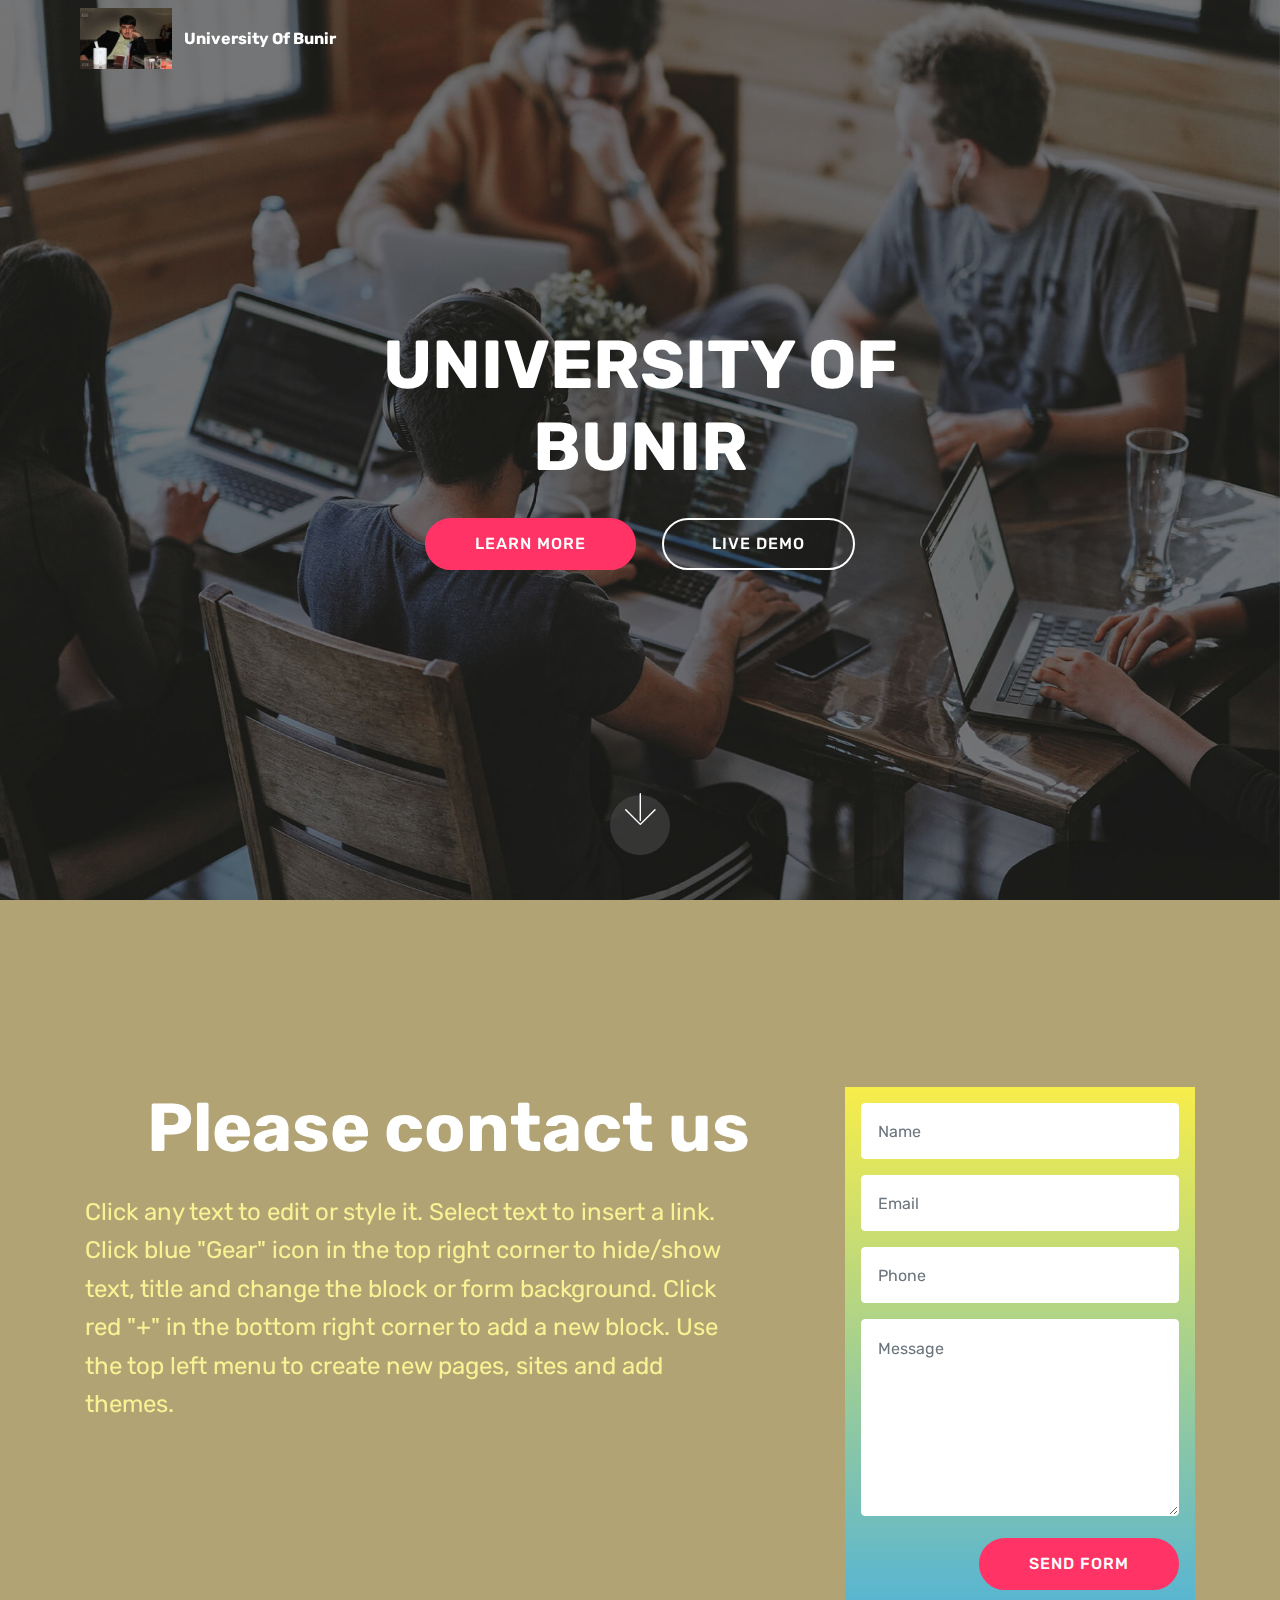
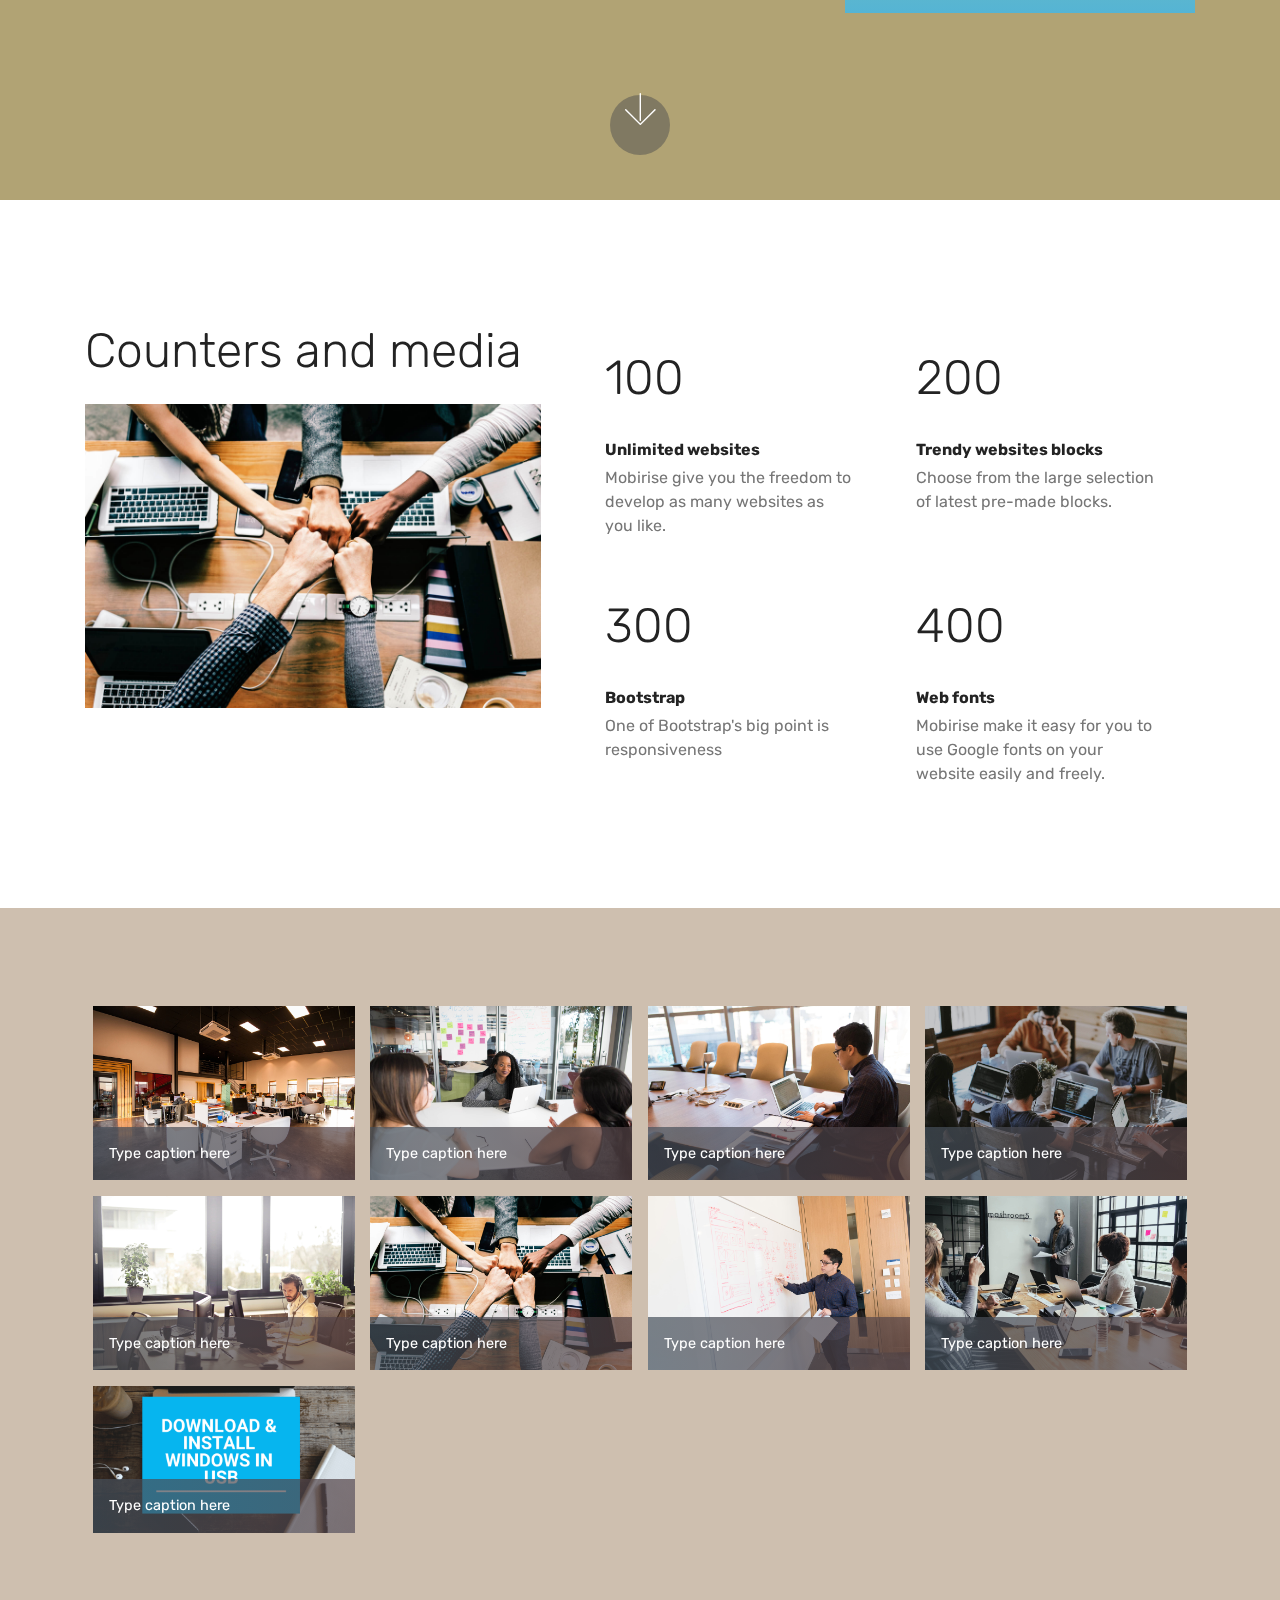
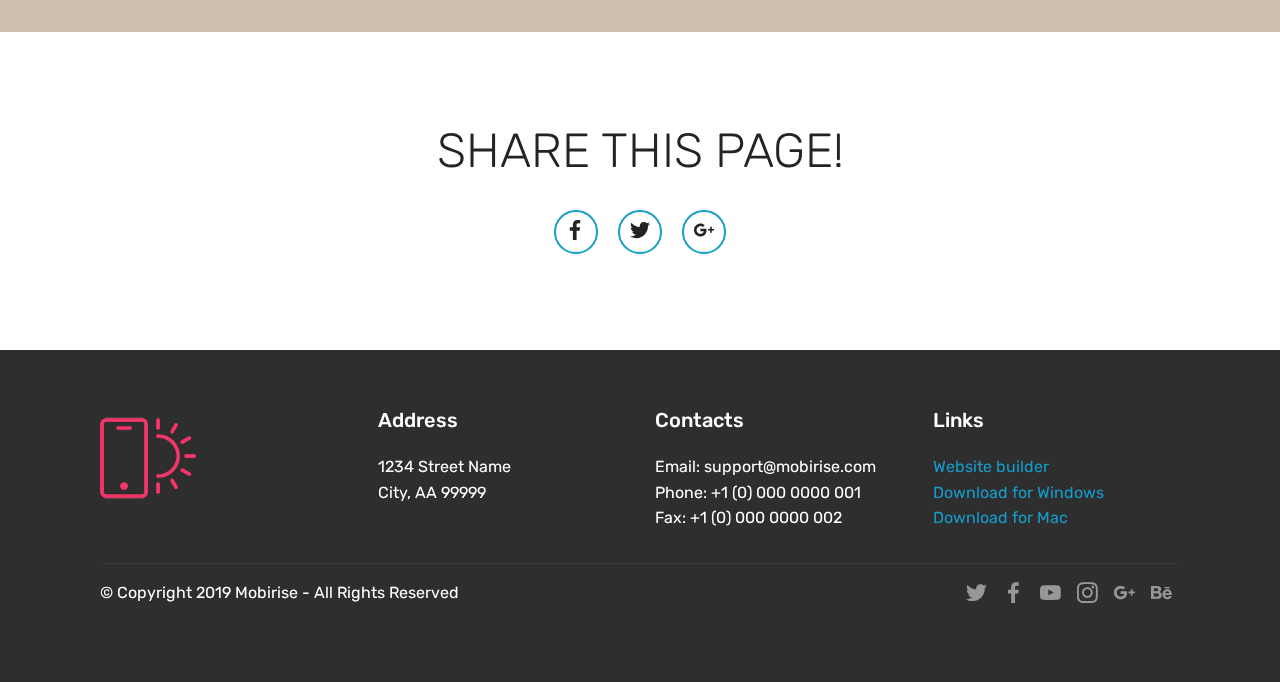
==== index.html @ 41e2d1d4 "Add files via upload" ====
<!DOCTYPE html>
<html >
<head>
  <!-- Site made with Mobirise Website Builder v4.9.3, https://mobirise.com -->
  <meta charset="UTF-8">
  <meta http-equiv="X-UA-Compatible" content="IE=edge">
  <meta name="generator" content="Mobirise v4.9.3, mobirise.com">
  <meta name="viewport" content="width=device-width, initial-scale=1, minimum-scale=1">
  <link rel="shortcut icon" href="assets/images/img-9982-122x81.jpg" type="image/x-icon">
  <meta name="description" content="">
  <title>Home</title>
  <link rel="stylesheet" href="assets/web/assets/mobirise-icons/mobirise-icons.css">
  <link rel="stylesheet" href="assets/tether/tether.min.css">
  <link rel="stylesheet" href="assets/bootstrap/css/bootstrap.min.css">
  <link rel="stylesheet" href="assets/bootstrap/css/bootstrap-grid.min.css">
  <link rel="stylesheet" href="assets/bootstrap/css/bootstrap-reboot.min.css">
  <link rel="stylesheet" href="assets/dropdown/css/style.css">
  <link rel="stylesheet" href="assets/socicon/css/styles.css">
  <link rel="stylesheet" href="assets/theme/css/style.css">
  <link rel="stylesheet" href="assets/gallery/style.css">
  <link rel="stylesheet" href="assets/mobirise/css/mbr-additional.css" type="text/css">
  
  
  
</head>
<body>
  <section class="menu cid-rhXivM45Do" once="menu" id="menu1-0">

    

    <nav class="navbar navbar-expand beta-menu navbar-dropdown align-items-center navbar-fixed-top navbar-toggleable-sm bg-color transparent">
        <button class="navbar-toggler navbar-toggler-right" type="button" data-toggle="collapse" data-target="#navbarSupportedContent" aria-controls="navbarSupportedContent" aria-expanded="false" aria-label="Toggle navigation">
            <div class="hamburger">
                <span></span>
                <span></span>
                <span></span>
                <span></span>
            </div>
        </button>
        <div class="menu-logo">
            <div class="navbar-brand">
                <span class="navbar-logo">
                    <a href="http://www.youtube.com/c/kaleemullah525" target="_blank">
                         <img src="assets/images/img-9982-122x81.jpg" alt="Mobirise" title="" style="height: 3.8rem;">
                    </a>
                </span>
                <span class="navbar-caption-wrap"><a class="navbar-caption text-white display-4" href="https://mobirise.co">University Of Bunir</a></span>
            </div>
        </div>
        <div class="collapse navbar-collapse" id="navbarSupportedContent">
            
            
        </div>
    </nav>
</section>

<section class="engine"><a href="https://mobirise.info/c">website builder</a></section><section class="cid-rhXixQdSBy mbr-fullscreen mbr-parallax-background" id="header2-1">

    

    <div class="mbr-overlay" style="opacity: 0.5; background-color: rgb(35, 35, 35);"></div>

    <div class="container align-center">
        <div class="row justify-content-md-center">
            <div class="mbr-white col-md-10">
                <h1 class="mbr-section-title mbr-bold pb-3 mbr-fonts-style display-1">UNIVERSITY OF<br>BUNIR</h1>
                
                
                <div class="mbr-section-btn">
                    <a class="btn btn-md btn-secondary display-4" href="https://mobirise.co">LEARN MORE</a>
                    <a class="btn btn-md btn-white-outline display-4" href="https://mobirise.co">LIVE DEMO</a>
                </div>
            </div>
        </div>
    </div>
    <div class="mbr-arrow hidden-sm-down" aria-hidden="true">
        <a href="#next">
            <i class="mbri-down mbr-iconfont"></i>
        </a>
    </div>
</section>

<section class="header15 cid-ri8YJf8qc4 mbr-fullscreen" id="header15-2">

    

    

    <div class="container align-right">
<div class="row">
    <div class="mbr-white col-lg-8 col-md-7 content-container">
        <h1 class="mbr-section-title mbr-bold pb-3 mbr-fonts-style display-1">
            Please contact us</h1>
        <p class="mbr-text pb-3 mbr-fonts-style display-5">
            Click any text to edit or style it. Select text to insert a link. Click blue "Gear" icon in the top right corner to hide/show  text, title and change the block or form background. Click red "+" in the bottom right corner to add a new block. Use the top left menu to create new pages, sites and add themes.
        </p>
    </div>
    <div class="col-lg-4 col-md-5">
    <div class="form-container">
        <div class="media-container-column" data-form-type="formoid">
            <div data-form-alert="" hidden="" class="align-center">
                Thanks for filling out the form!
            </div>
            <form class="mbr-form" action="https://mobirise.com/" method="post" data-form-title="Mobirise Form"><input type="hidden" name="email" data-form-email="true" value="Xg0fK9gB647IMXXhgyDhtWgJolhFp3ceaYYLdzn2OVxzP43VKt/WEXSwnQ1KeQVThOEQqxyIa3YQZ9IbnDulrOsTi48WJMkh+V1/igY3jYBHwI7iSROwnvgIKG3+4odW">
                <div data-for="name">
                    <div class="form-group">
                        <input type="text" class="form-control px-3" name="name" data-form-field="Name" placeholder="Name" required="" id="name-header15-2">
                    </div>
                </div>
                <div data-for="email">
                    <div class="form-group">
                        <input type="email" class="form-control px-3" name="email" data-form-field="Email" placeholder="Email" required="" id="email-header15-2">
                    </div>
                </div>
                <div data-for="phone">
                    <div class="form-group">
                        <input type="tel" class="form-control px-3" name="phone" data-form-field="Phone" placeholder="Phone" id="phone-header15-2">
                    </div>
                </div>
                <div class="form-group" data-for="message">
                    <textarea type="text" class="form-control px-3" name="message" rows="7" placeholder="Message" data-form-field="Message" id="message-header15-2"></textarea>
                </div>
                <span class="input-group-btn">
                    <button href="" type="submit" class="btn btn-secondary btn-form display-4">SEND FORM</button>
                </span>
            </form>
        </div>
    </div>
    </div>
</div>
    </div>
    <div class="mbr-arrow hidden-sm-down" aria-hidden="true">
        <a href="#next">
            <i class="mbri-down mbr-iconfont"></i>
        </a>
    </div>
</section>

<section class="counters2 counters cid-ri8YPZBm3N" id="counters2-3">

    

    

    <div class="container pt-4 mt-2">
        <div class="media-container-row">
            <div class="media-block" style="width: 44%;">
                <h2 class="mbr-section-title pb-3 align-left mbr-fonts-style display-2">
                    Counters and media
                </h2>
                
                <div class="mbr-figure">
                    <img src="assets/images/background6.jpg">
                </div>
            </div>
            <div class="cards-block">
                <div class="cards-container">
                    <div class="card px-3 align-left col-12 col-md-6">
                        <div class="panel-item p-3">
                            <div class="card-img pb-3">
                                
                                <h3 class="count py-3 mbr-fonts-style display-2">
                                    100
                                </h3>
                            </div>
                            <div class="card-text">
                                <h4 class="mbr-content-title mbr-bold mbr-fonts-style display-7">
                                    Unlimited websites
                                </h4>
                                <p class="mbr-content-text mbr-fonts-style display-7">
                                    Mobirise give you the freedom to develop as many websites as you like.
                                </p>
                            </div>
                        </div>
                    </div>
                    <div class="card px-3 align-left col-12 col-md-6">
                        <div class="panel-item p-3">
                            <div class="card-img pb-3">
                                
                                <h3 class="count py-3 mbr-fonts-style display-2">
                                    200
                                </h3>
                            </div>
                            <div class="card-text">
                                <h4 class="mbr-content-title mbr-bold mbr-fonts-style display-7">
                                    Trendy websites blocks
                                </h4>
                                <p class="mbr-content-text mbr-fonts-style display-7">
                                    Choose from the large selection of latest pre-made blocks.
                                </p>
                            </div>
                        </div>
                    </div>
                    <div class="card px-3 align-left col-12 col-md-6">
                        <div class="panel-item p-3">
                            <div class="card-img pb-3">
                                
                                <h3 class="count py-3 mbr-fonts-style display-2">
                                    300
                                </h3>
                            </div>
                            <div class="card-text">
                                <h4 class="mbr-content-title mbr-bold mbr-fonts-style display-7">
                                    Bootstrap
                                </h4>
                                <p class="mbr-content-text mbr-fonts-style display-7">
                                        One of Bootstrap's big point is responsiveness 
                                </p>
                            </div>
                        </div>
                    </div>
                    <div class="card px-3 align-left col-12 col-md-6">
                        <div class="panel-item p-3">
                            <div class="card-img pb-3">
                                
                                <h3 class="count py-3 mbr-fonts-style display-2">
                                    400
                                </h3>
                            </div>
                            <div class="card-texts">
                                <h4 class="mbr-content-title mbr-bold mbr-fonts-style display-7">
                                    Web fonts
                                </h4>
                                <p class="mbr-content-text mbr-fonts-style display-7">
                                        Mobirise make it easy for you to use Google fonts on your website easily and freely.
                                </p>
                            </div>
                        </div>
                    </div>
                </div>
            </div>
        </div>
    </div>
</section>

<section class="mbr-gallery mbr-slider-carousel cid-ri8YZqTsTc" id="gallery1-4">

    

    <div class="container">
        <div><!-- Filter --><!-- Gallery --><div class="mbr-gallery-row"><div class="mbr-gallery-layout-default"><div><div><div class="mbr-gallery-item mbr-gallery-item--p1" data-video-url="false" data-tags="Awesome"><div href="#lb-gallery1-4" data-slide-to="0" data-toggle="modal"><img src="assets/images/background1.jpg" alt="" title=""><span class="icon-focus"></span><span class="mbr-gallery-title mbr-fonts-style display-7">Type caption here</span></div></div><div class="mbr-gallery-item mbr-gallery-item--p1" data-video-url="false" data-tags="Responsive"><div href="#lb-gallery1-4" data-slide-to="1" data-toggle="modal"><img src="assets/images/background2.jpg" alt="" title=""><span class="icon-focus"></span><span class="mbr-gallery-title mbr-fonts-style display-7">Type caption here</span></div></div><div class="mbr-gallery-item mbr-gallery-item--p1" data-video-url="false" data-tags="Creative"><div href="#lb-gallery1-4" data-slide-to="2" data-toggle="modal"><img src="assets/images/background3.jpg" alt="" title=""><span class="icon-focus"></span><span class="mbr-gallery-title mbr-fonts-style display-7">Type caption here</span></div></div><div class="mbr-gallery-item mbr-gallery-item--p1" data-video-url="false" data-tags="Animated"><div href="#lb-gallery1-4" data-slide-to="3" data-toggle="modal"><img src="assets/images/background4.jpg" alt="" title=""><span class="icon-focus"></span><span class="mbr-gallery-title mbr-fonts-style display-7">Type caption here</span></div></div><div class="mbr-gallery-item mbr-gallery-item--p1" data-video-url="false" data-tags="Awesome"><div href="#lb-gallery1-4" data-slide-to="4" data-toggle="modal"><img src="assets/images/background5.jpg" alt="" title=""><span class="icon-focus"></span><span class="mbr-gallery-title mbr-fonts-style display-7">Type caption here</span></div></div><div class="mbr-gallery-item mbr-gallery-item--p1" data-video-url="false" data-tags="Awesome"><div href="#lb-gallery1-4" data-slide-to="5" data-toggle="modal"><img src="assets/images/background6.jpg" alt="" title=""><span class="icon-focus"></span><span class="mbr-gallery-title mbr-fonts-style display-7">Type caption here</span></div></div><div class="mbr-gallery-item mbr-gallery-item--p1" data-video-url="false" data-tags="Responsive"><div href="#lb-gallery1-4" data-slide-to="6" data-toggle="modal"><img src="assets/images/background7.jpg" alt="" title=""><span class="icon-focus"></span><span class="mbr-gallery-title mbr-fonts-style display-7">Type caption here</span></div></div><div class="mbr-gallery-item mbr-gallery-item--p1" data-video-url="false" data-tags="Animated"><div href="#lb-gallery1-4" data-slide-to="7" data-toggle="modal"><img src="assets/images/background8.jpg" alt="" title=""><span class="icon-focus"></span><span class="mbr-gallery-title mbr-fonts-style display-7">Type caption here</span></div></div><div class="mbr-gallery-item mbr-gallery-item--p1" data-video-url="false" data-tags="Awesome"><div href="#lb-gallery1-4" data-slide-to="8" data-toggle="modal"><img src="assets/images/download-install-windows-in-usb-1280x720-800x450.png" alt="" title=""><span class="icon-focus"></span><span class="mbr-gallery-title mbr-fonts-style display-7">Type caption here</span></div></div></div></div><div class="clearfix"></div></div></div><!-- Lightbox --><div data-app-prevent-settings="" class="mbr-slider modal fade carousel slide" tabindex="-1" data-keyboard="true" data-interval="false" id="lb-gallery1-4"><div class="modal-dialog"><div class="modal-content"><div class="modal-body"><div class="carousel-inner"><div class="carousel-item active"><img src="assets/images/background1.jpg" alt="" title=""></div><div class="carousel-item"><img src="assets/images/background2.jpg" alt="" title=""></div><div class="carousel-item"><img src="assets/images/background3.jpg" alt="" title=""></div><div class="carousel-item"><img src="assets/images/background4.jpg" alt="" title=""></div><div class="carousel-item"><img src="assets/images/background5.jpg" alt="" title=""></div><div class="carousel-item"><img src="assets/images/background6.jpg" alt="" title=""></div><div class="carousel-item"><img src="assets/images/background7.jpg" alt="" title=""></div><div class="carousel-item"><img src="assets/images/background8.jpg" alt="" title=""></div><div class="carousel-item"><img src="assets/images/download-install-windows-in-usb-1280x720.png" alt="" title=""></div></div><a class="carousel-control carousel-control-prev" role="button" data-slide="prev" href="#lb-gallery1-4"><span class="mbri-left mbr-iconfont" aria-hidden="true"></span><span class="sr-only">Previous</span></a><a class="carousel-control carousel-control-next" role="button" data-slide="next" href="#lb-gallery1-4"><span class="mbri-right mbr-iconfont" aria-hidden="true"></span><span class="sr-only">Next</span></a><a class="close" href="#" role="button" data-dismiss="modal"><span class="sr-only">Close</span></a></div></div></div></div></div>
    </div>

</section>

<section class="cid-ri8ZIRlHef" id="social-buttons1-5">
    
    

    

    <div class="container">
        <div class="media-container-row">
            <div class="col-md-8 align-center">
                <h2 class="pb-3 mbr-section-title mbr-fonts-style display-2">
                    SHARE THIS PAGE!
                </h2>
                <div>
                    <div class="mbr-social-likes" data-counters="false">
                        <span class="btn btn-social facebook mx-2" title="Share link on Facebook">
                            <i class="socicon socicon-facebook"></i>
                        </span>
                        <span class="btn btn-social twitter mx-2" title="Share link on Twitter">
                            <i class="socicon socicon-twitter"></i>
                        </span>
                        <span class="btn btn-social plusone mx-2" title="Share link on Google+">
                            <i class="socicon socicon-googleplus"></i>
                        </span>
                        
                        
                    </div>
                </div>
            </div>
        </div>
    </div>
</section>

<section class="cid-ri8ZQS6hHX" id="footer1-6">

    

    

    <div class="container">
        <div class="media-container-row content text-white">
            <div class="col-12 col-md-3">
                <div class="media-wrap">
                    <a href="https://mobirise.co/">
                        <img src="assets/images/logo2.png" alt="Mobirise">
                    </a>
                </div>
            </div>
            <div class="col-12 col-md-3 mbr-fonts-style display-7">
                <h5 class="pb-3">
                    Address
                </h5>
                <p class="mbr-text">
                    1234 Street Name
                    <br>City, AA 99999
                </p>
            </div>
            <div class="col-12 col-md-3 mbr-fonts-style display-7">
                <h5 class="pb-3">
                    Contacts
                </h5>
                <p class="mbr-text">
                    Email: support@mobirise.com
                    <br>Phone: +1 (0) 000 0000 001
                    <br>Fax: +1 (0) 000 0000 002
                </p>
            </div>
            <div class="col-12 col-md-3 mbr-fonts-style display-7">
                <h5 class="pb-3">
                    Links
                </h5>
                <p class="mbr-text">
                    <a class="text-primary" href="https://mobirise.co/">Website builder</a>
                    <br><a class="text-primary" href="https://mobirise.co/">Download for Windows</a>
                    <br><a class="text-primary" href="https://mobirise.co/">Download for Mac</a>
                </p>
            </div>
        </div>
        <div class="footer-lower">
            <div class="media-container-row">
                <div class="col-sm-12">
                    <hr>
                </div>
            </div>
            <div class="media-container-row mbr-white">
                <div class="col-sm-6 copyright">
                    <p class="mbr-text mbr-fonts-style display-7">
                        © Copyright 2019 Mobirise - All Rights Reserved
                    </p>
                </div>
                <div class="col-md-6">
                    <div class="social-list align-right">
                        <div class="soc-item">
                            <a href="https://twitter.com/mobirise" target="_blank">
                                <span class="socicon-twitter socicon mbr-iconfont mbr-iconfont-social"></span>
                            </a>
                        </div>
                        <div class="soc-item">
                            <a href="https://www.facebook.com/pages/Mobirise/1616226671953247" target="_blank">
                                <span class="socicon-facebook socicon mbr-iconfont mbr-iconfont-social"></span>
                            </a>
                        </div>
                        <div class="soc-item">
                            <a href="https://www.youtube.com/c/mobirise" target="_blank">
                                <span class="socicon-youtube socicon mbr-iconfont mbr-iconfont-social"></span>
                            </a>
                        </div>
                        <div class="soc-item">
                            <a href="https://instagram.com/mobirise" target="_blank">
                                <span class="socicon-instagram socicon mbr-iconfont mbr-iconfont-social"></span>
                            </a>
                        </div>
                        <div class="soc-item">
                            <a href="https://plus.google.com/u/0/+Mobirise" target="_blank">
                                <span class="socicon-googleplus socicon mbr-iconfont mbr-iconfont-social"></span>
                            </a>
                        </div>
                        <div class="soc-item">
                            <a href="https://www.behance.net/Mobirise" target="_blank">
                                <span class="socicon-behance socicon mbr-iconfont mbr-iconfont-social"></span>
                            </a>
                        </div>
                    </div>
                </div>
            </div>
        </div>
    </div>
</section>


  <script src="assets/web/assets/jquery/jquery.min.js"></script>
  <script src="assets/popper/popper.min.js"></script>
  <script src="assets/tether/tether.min.js"></script>
  <script src="assets/bootstrap/js/bootstrap.min.js"></script>
  <script src="assets/smoothscroll/smooth-scroll.js"></script>
  <script src="assets/dropdown/js/script.min.js"></script>
  <script src="assets/touchswipe/jquery.touch-swipe.min.js"></script>
  <script src="assets/parallax/jarallax.min.js"></script>
  <script src="assets/viewportchecker/jquery.viewportchecker.js"></script>
  <script src="assets/masonry/masonry.pkgd.min.js"></script>
  <script src="assets/imagesloaded/imagesloaded.pkgd.min.js"></script>
  <script src="assets/bootstrapcarouselswipe/bootstrap-carousel-swipe.js"></script>
  <script src="assets/vimeoplayer/jquery.mb.vimeo_player.js"></script>
  <script src="assets/sociallikes/social-likes.js"></script>
  <script src="assets/theme/js/script.js"></script>
  <script src="assets/slidervideo/script.js"></script>
  <script src="assets/gallery/player.min.js"></script>
  <script src="assets/gallery/script.js"></script>
  <script src="assets/formoid/formoid.min.js"></script>
  
  
</body>
</html>
---- assets/web/assets/mobirise-icons/mobirise-icons.css ----
@font-face {
  font-family: 'MobiriseIcons';
  src:  url('mobirise-icons.eot?spat4u');
  src:  url('mobirise-icons.eot?spat4u#iefix') format('embedded-opentype'),
    url('mobirise-icons.ttf?spat4u') format('truetype'),
    url('mobirise-icons.woff?spat4u') format('woff'),
    url('mobirise-icons.svg?spat4u#MobiriseIcons') format('svg');
  font-weight: normal;
  font-style: normal;
}

[class^="mbri-"], [class*=" mbri-"] {
  /* use !important to prevent issues with browser extensions that change fonts */
  font-family: MobiriseIcons !important;
  speak: none;
  font-style: normal;
  font-weight: normal;
  font-variant: normal;
  text-transform: none;
  line-height: 1;

  /* Better Font Rendering =========== */
  -webkit-font-smoothing: antialiased;
  -moz-osx-font-smoothing: grayscale;
}

.mbri-add-submenu:before {
  content: "\e900";
}
.mbri-alert:before {
  content: "\e901";
}
.mbri-align-center:before {
  content: "\e902";
}
.mbri-align-justify:before {
  content: "\e903";
}
.mbri-align-left:before {
  content: "\e904";
}
.mbri-align-right:before {
  content: "\e905";
}
.mbri-android:before {
  content: "\e906";
}
.mbri-apple:before {
  content: "\e907";
}
.mbri-arrow-down:before {
  content: "\e908";
}
.mbri-arrow-next:before {
  content: "\e909";
}
.mbri-arrow-prev:before {
  content: "\e90a";
}
.mbri-arrow-up:before {
  content: "\e90b";
}
.mbri-bold:before {
  content: "\e90c";
}
.mbri-bookmark:before {
  content: "\e90d";
}
.mbri-bootstrap:before {
  content: "\e90e";
}
.mbri-briefcase:before {
  content: "\e90f";
}
.mbri-browse:before {
  content: "\e910";
}
.mbri-bulleted-list:before {
  content: "\e911";
}
.mbri-calendar:before {
  content: "\e912";
}
.mbri-camera:before {
  content: "\e913";
}
.mbri-cart-add:before {
  content: "\e914";
}
.mbri-cart-full:before {
  content: "\e915";
}
.mbri-cash:before {
  content: "\e916";
}
.mbri-change-style:before {
  content: "\e917";
}
.mbri-chat:before {
  content: "\e918";
}
.mbri-clock:before {
  content: "\e919";
}
.mbri-close:before {
  content: "\e91a";
}
.mbri-cloud:before {
  content: "\e91b";
}
.mbri-code:before {
  content: "\e91c";
}
.mbri-contact-form:before {
  content: "\e91d";
}
.mbri-credit-card:before {
  content: "\e91e";
}
.mbri-cursor-click:before {
  content: "\e91f";
}
.mbri-cust-feedback:before {
  content: "\e920";
}
.mbri-database:before {
  content: "\e921";
}
.mbri-delivery:before {
  content: "\e922";
}
.mbri-desktop:before {
  content: "\e923";
}
.mbri-devices:before {
  content: "\e924";
}
.mbri-down:before {
  content: "\e925";
}
.mbri-download:before {
  content: "\e989";
}
.mbri-drag-n-drop:before {
  content: "\e927";
}
.mbri-drag-n-drop2:before {
  content: "\e928";
}
.mbri-edit:before {
  content: "\e929";
}
.mbri-edit2:before {
  content: "\e92a";
}
.mbri-error:before {
  content: "\e92b";
}
.mbri-extension:before {
  content: "\e92c";
}
.mbri-features:before {
  content: "\e92d";
}
.mbri-file:before {
  content: "\e92e";
}
.mbri-flag:before {
  content: "\e92f";
}
.mbri-folder:before {
  content: "\e930";
}
.mbri-gift:before {
  content: "\e931";
}
.mbri-github:before {
  content: "\e932";
}
.mbri-globe:before {
  content: "\e933";
}
.mbri-globe-2:before {
  content: "\e934";
}
.mbri-growing-chart:before {
  content: "\e935";
}
.mbri-hearth:before {
  content: "\e936";
}
.mbri-help:before {
  content: "\e937";
}
.mbri-home:before {
  content: "\e938";
}
.mbri-hot-cup:before {
  content: "\e939";
}
.mbri-idea:before {
  content: "\e93a";
}
.mbri-image-gallery:before {
  content: "\e93b";
}
.mbri-image-slider:before {
  content: "\e93c";
}
.mbri-info:before {
  content: "\e93d";
}
.mbri-italic:before {
  content: "\e93e";
}
.mbri-key:before {
  content: "\e93f";
}
.mbri-laptop:before {
  content: "\e940";
}
.mbri-layers:before {
  content: "\e941";
}
.mbri-left-right:before {
  content: "\e942";
}
.mbri-left:before {
  content: "\e943";
}
.mbri-letter:before {
  content: "\e944";
}
.mbri-like:before {
  content: "\e945";
}
.mbri-link:before {
  content: "\e946";
}
.mbri-lock:before {
  content: "\e947";
}
.mbri-login:before {
  content: "\e948";
}
.mbri-logout:before {
  content: "\e949";
}
.mbri-magic-stick:before {
  content: "\e94a";
}
.mbri-map-pin:before {
  content: "\e94b";
}
.mbri-menu:before {
  content: "\e94c";
}
.mbri-mobile:before {
  content: "\e94d";
}
.mbri-mobile2:before {
  content: "\e94e";
}
.mbri-mobirise:before {
  content: "\e94f";
}
.mbri-more-horizontal:before {
  content: "\e950";
}
.mbri-more-vertical:before {
  content: "\e951";
}
.mbri-music:before {
  content: "\e952";
}
.mbri-new-file:before {
  content: "\e953";
}
.mbri-numbered-list:before {
  content: "\e954";
}
.mbri-opened-folder:before {
  content: "\e955";
}
.mbri-pages:before {
  content: "\e956";
}
.mbri-paper-plane:before {
  content: "\e957";
}
.mbri-paperclip:before {
  content: "\e958";
}
.mbri-photo:before {
  content: "\e959";
}
.mbri-photos:before {
  content: "\e95a";
}
.mbri-pin:before {
  content: "\e95b";
}
.mbri-play:before {
  content: "\e95c";
}
.mbri-plus:before {
  content: "\e95d";
}
.mbri-preview:before {
  content: "\e95e";
}
.mbri-print:before {
  content: "\e95f";
}
.mbri-protect:before {
  content: "\e960";
}
.mbri-question:before {
  content: "\e961";
}
.mbri-quote-left:before {
  content: "\e962";
}
.mbri-quote-right:before {
  content: "\e963";
}
.mbri-refresh:before {
  content: "\e964";
}
.mbri-responsive:before {
  content: "\e965";
}
.mbri-right:before {
  content: "\e966";
}
.mbri-rocket:before {
  content: "\e967";
}
.mbri-sad-face:before {
  content: "\e968";
}
.mbri-sale:before {
  content: "\e969";
}
.mbri-save:before {
  content: "\e96a";
}
.mbri-search:before {
  content: "\e96b";
}
.mbri-setting:before {
  content: "\e96c";
}
.mbri-setting2:before {
  content: "\e96d";
}
.mbri-setting3:before {
  content: "\e96e";
}
.mbri-share:before {
  content: "\e96f";
}
.mbri-shopping-bag:before {
  content: "\e970";
}
.mbri-shopping-basket:before {
  content: "\e971";
}
.mbri-shopping-cart:before {
  content: "\e972";
}
.mbri-sites:before {
  content: "\e973";
}
.mbri-smile-face:before {
  content: "\e974";
}
.mbri-speed:before {
  content: "\e975";
}
.mbri-star:before {
  content: "\e976";
}
.mbri-success:before {
  content: "\e977";
}
.mbri-sun:before {
  content: "\e978";
}
.mbri-sun2:before {
  content: "\e979";
}
.mbri-tablet:before {
  content: "\e97a";
}
.mbri-tablet-vertical:before {
  content: "\e97b";
}
.mbri-target:before {
  content: "\e97c";
}
.mbri-timer:before {
  content: "\e97d";
}
.mbri-to-ftp:before {
  content: "\e97e";
}
.mbri-to-local-drive:before {
  content: "\e97f";
}
.mbri-touch-swipe:before {
  content: "\e980";
}
.mbri-touch:before {
  content: "\e981";
}
.mbri-trash:before {
  content: "\e982";
}
.mbri-underline:before {
  content: "\e983";
}
.mbri-unlink:before {
  content: "\e984";
}
.mbri-unlock:before {
  content: "\e985";
}
.mbri-up-down:before {
  content: "\e986";
}
.mbri-up:before {
  content: "\e987";
}
.mbri-update:before {
  content: "\e988";
}
.mbri-upload:before {
 content: "\e926"; 
}
.mbri-user:before {
  content: "\e98a";
}
.mbri-user2:before {
  content: "\e98b";
}
.mbri-users:before {
  content: "\e98c";
}
.mbri-video:before {
  content: "\e98d";
}
.mbri-video-play:before {
  content: "\e98e";
}
.mbri-watch:before {
  content: "\e98f";
}
.mbri-website-theme:before {
  content: "\e990";
}
.mbri-wifi:before {
  content: "\e991";
}
.mbri-windows:before {
  content: "\e992";
}
.mbri-zoom-out:before {
  content: "\e993";
}
.mbri-redo:before {
  content: "\e994";
}
.mbri-undo:before {
  content: "\e995";
}
---- assets/dropdown/css/style.css ----
.navbar-dropdown {
  left: 0;
  padding: 0;
  position: absolute;
  right: 0;
  top: 0;
  transition: all 0.45s ease;
  z-index: 1030;
  background: #282828; }
  .navbar-dropdown .navbar-logo {
    margin-right: 0.8rem;
    transition: margin 0.3s ease-in-out;
    vertical-align: middle; }
    .navbar-dropdown .navbar-logo img {
      height: 3.125rem;
      transition: all 0.3s ease-in-out; }
    .navbar-dropdown .navbar-logo.mbr-iconfont {
      font-size: 3.125rem;
      line-height: 3.125rem; }
  .navbar-dropdown .navbar-caption {
    font-weight: 700;
    white-space: normal;
    vertical-align: -4px;
    line-height: 3.125rem !important; }
    .navbar-dropdown .navbar-caption, .navbar-dropdown .navbar-caption:hover {
      color: inherit;
      text-decoration: none; }
  .navbar-dropdown .mbr-iconfont + .navbar-caption {
    vertical-align: -1px; }
  .navbar-dropdown.navbar-fixed-top {
    position: fixed; }
  .navbar-dropdown .navbar-brand span {
    vertical-align: -4px; }
  .navbar-dropdown.bg-color.transparent {
    background: none; }
  .navbar-dropdown.navbar-short .navbar-brand {
    padding: 0.625rem 0; }
    .navbar-dropdown.navbar-short .navbar-brand span {
      vertical-align: -1px; }
  .navbar-dropdown.navbar-short .navbar-caption {
    line-height: 2.375rem !important;
    vertical-align: -2px; }
  .navbar-dropdown.navbar-short .navbar-logo {
    margin-right: 0.5rem; }
    .navbar-dropdown.navbar-short .navbar-logo img {
      height: 2.375rem; }
    .navbar-dropdown.navbar-short .navbar-logo.mbr-iconfont {
      font-size: 2.375rem;
      line-height: 2.375rem; }
  .navbar-dropdown.navbar-short .mbr-table-cell {
    height: 3.625rem; }
  .navbar-dropdown .navbar-close {
    left: 0.6875rem;
    position: fixed;
    top: 0.75rem;
    z-index: 1000; }
  .navbar-dropdown .hamburger-icon {
    content: "";
    display: inline-block;
    vertical-align: middle;
    width: 16px;
    -webkit-box-shadow: 0 -6px 0 1px #282828,0 0 0 1px #282828,0 6px 0 1px #282828;
    -moz-box-shadow: 0 -6px 0 1px #282828,0 0 0 1px #282828,0 6px 0 1px #282828;
    box-shadow: 0 -6px 0 1px #282828,0 0 0 1px #282828,0 6px 0 1px #282828; }

.dropdown-menu .dropdown-toggle[data-toggle="dropdown-submenu"]::after {
  border-bottom: 0.35em solid transparent;
  border-left: 0.35em solid;
  border-right: 0;
  border-top: 0.35em solid transparent;
  margin-left: 0.3rem; }

.dropdown-menu .dropdown-item:focus {
  outline: 0; }

.nav-dropdown {
  font-size: 0.75rem;
  font-weight: 500;
  height: auto !important; }
  .nav-dropdown .nav-btn {
    padding-left: 1rem; }
  .nav-dropdown .link {
    margin: .667em 1.667em;
    font-weight: 500;
    padding: 0;
    transition: color .2s ease-in-out; }
    .nav-dropdown .link.dropdown-toggle {
      margin-right: 2.583em; }
      .nav-dropdown .link.dropdown-toggle::after {
        margin-left: .25rem;
        border-top: 0.35em solid;
        border-right: 0.35em solid transparent;
        border-left: 0.35em solid transparent;
        border-bottom: 0; }
      .nav-dropdown .link.dropdown-toggle[aria-expanded="true"] {
        margin: 0;
        padding: 0.667em 3.263em  0.667em 1.667em; }
  .nav-dropdown .link::after,
  .nav-dropdown .dropdown-item::after {
    color: inherit; }
  .nav-dropdown .btn {
    font-size: 0.75rem;
    font-weight: 700;
    letter-spacing: 0;
    margin-bottom: 0;
    padding-left: 1.25rem;
    padding-right: 1.25rem; }
  .nav-dropdown .dropdown-menu {
    border-radius: 0;
    border: 0;
    left: 0;
    margin: 0;
    padding-bottom: 1.25rem;
    padding-top: 1.25rem;
    position: relative; }
  .nav-dropdown .dropdown-submenu {
    margin-left: 0.125rem;
    top: 0; }
  .nav-dropdown .dropdown-item {
    font-weight: 500;
    line-height: 2;
    padding: 0.3846em 4.615em 0.3846em 1.5385em;
    position: relative;
    transition: color .2s ease-in-out, background-color .2s ease-in-out; }
    .nav-dropdown .dropdown-item::after {
      margin-top: -0.3077em;
      position: absolute;
      right: 1.1538em;
      top: 50%; }
    .nav-dropdown .dropdown-item:focus, .nav-dropdown .dropdown-item:hover {
      background: none; }

@media (max-width: 767px) {
  .nav-dropdown.navbar-toggleable-sm {
    bottom: 0;
    display: none;
    left: 0;
    overflow-x: hidden;
    position: fixed;
    top: 0;
    transform: translateX(-100%);
    -ms-transform: translateX(-100%);
    -webkit-transform: translateX(-100%);
    width: 18.75rem;
    z-index: 999; } }
.nav-dropdown.navbar-toggleable-xl {
  bottom: 0;
  display: none;
  left: 0;
  overflow-x: hidden;
  position: fixed;
  top: 0;
  transform: translateX(-100%);
  -ms-transform: translateX(-100%);
  -webkit-transform: translateX(-100%);
  width: 18.75rem;
  z-index: 999; }

.nav-dropdown-sm {
  display: block !important;
  overflow-x: hidden;
  overflow: auto;
  padding-top: 3.875rem; }
  .nav-dropdown-sm::after {
    content: "";
    display: block;
    height: 3rem;
    width: 100%; }
  .nav-dropdown-sm.collapse.in ~ .navbar-close {
    display: block !important; }
  .nav-dropdown-sm.collapsing, .nav-dropdown-sm.collapse.in {
    transform: translateX(0);
    -ms-transform: translateX(0);
    -webkit-transform: translateX(0);
    transition: all 0.25s ease-out;
    -webkit-transition: all 0.25s ease-out;
    background: #282828; }
  .nav-dropdown-sm.collapsing[aria-expanded="false"] {
    transform: translateX(-100%);
    -ms-transform: translateX(-100%);
    -webkit-transform: translateX(-100%); }
  .nav-dropdown-sm .nav-item {
    display: block;
    margin-left: 0 !important;
    padding-left: 0; }
  .nav-dropdown-sm .link,
  .nav-dropdown-sm .dropdown-item {
    border-top: 1px dotted rgba(255, 255, 255, 0.1);
    font-size: 0.8125rem;
    line-height: 1.6;
    margin: 0 !important;
    padding: 0.875rem 2.4rem 0.875rem 1.5625rem !important;
    position: relative;
    white-space: normal; }
    .nav-dropdown-sm .link:focus, .nav-dropdown-sm .link:hover,
    .nav-dropdown-sm .dropdown-item:focus,
    .nav-dropdown-sm .dropdown-item:hover {
      background: rgba(0, 0, 0, 0.2) !important;
      color: #c0a375; }
  .nav-dropdown-sm .nav-btn {
    position: relative;
    padding: 1.5625rem 1.5625rem 0 1.5625rem; }
    .nav-dropdown-sm .nav-btn::before {
      border-top: 1px dotted rgba(255, 255, 255, 0.1);
      content: "";
      left: 0;
      position: absolute;
      top: 0;
      width: 100%; }
    .nav-dropdown-sm .nav-btn + .nav-btn {
      padding-top: 0.625rem; }
      .nav-dropdown-sm .nav-btn + .nav-btn::before {
        display: none; }
  .nav-dropdown-sm .btn {
    padding: 0.625rem 0; }
  .nav-dropdown-sm .dropdown-toggle[data-toggle="dropdown-submenu"]::after {
    margin-left: .25rem;
    border-top: 0.35em solid;
    border-right: 0.35em solid transparent;
    border-left: 0.35em solid transparent;
    border-bottom: 0; }
  .nav-dropdown-sm .dropdown-toggle[data-toggle="dropdown-submenu"][aria-expanded="true"]::after {
    border-top: 0;
    border-right: 0.35em solid transparent;
    border-left: 0.35em solid transparent;
    border-bottom: 0.35em solid; }
  .nav-dropdown-sm .dropdown-menu {
    margin: 0;
    padding: 0;
    position: relative;
    top: 0;
    left: 0;
    width: 100%;
    border: 0;
    float: none;
    border-radius: 0;
    background: none; }
  .nav-dropdown-sm .dropdown-submenu {
    left: 100%;
    margin-left: 0.125rem;
    margin-top: -1.25rem;
    top: 0; }

.navbar-toggleable-sm .nav-dropdown .dropdown-menu {
  position: absolute; }

.navbar-toggleable-sm .nav-dropdown .dropdown-submenu {
  left: 100%;
  margin-left: 0.125rem;
  margin-top: -1.25rem;
  top: 0; }

.navbar-toggleable-sm.opened .nav-dropdown .dropdown-menu {
  position: relative; }

.navbar-toggleable-sm.opened .nav-dropdown .dropdown-submenu {
  left: 0;
  margin-left: 00rem;
  margin-top: 0rem;
  top: 0; }

.is-builder .nav-dropdown.collapsing {
  transition: none !important; }

/*# sourceMappingURL=style.css.map */
---- assets/socicon/css/styles.css ----
@charset "UTF-8";

@font-face {
  font-family: "socicon";
  src:url("../fonts/socicon.eot");
  src:url("../fonts/socicon.eot?#iefix") format("embedded-opentype"),
    url("../fonts/socicon.woff") format("woff"),
    url("../fonts/socicon.ttf") format("truetype"),
    url("../fonts/socicon.svg#socicon") format("svg");
  font-weight: normal;
  font-style: normal;

}

[data-icon]:before {
  font-family: "socicon" !important;
  content: attr(data-icon);
  font-style: normal !important;
  font-weight: normal !important;
  font-variant: normal !important;
  text-transform: none !important;
  speak: none;
  line-height: 1;
  -webkit-font-smoothing: antialiased;
  -moz-osx-font-smoothing: grayscale;
}

[class^="socicon-"]:before,
[class*=" socicon-"]:before {
  font-family: "socicon" !important;
  font-style: normal !important;
  font-weight: normal !important;
  font-variant: normal !important;
  text-transform: none !important;
  speak: none;
  line-height: 1;
  -webkit-font-smoothing: antialiased;
  -moz-osx-font-smoothing: grayscale;
}

.socicon-modelmayhem:before {
  content: "\e000";
}
.socicon-mixcloud:before {
  content: "\e001";
}
.socicon-drupal:before {
  content: "\e002";
}
.socicon-swarm:before {
  content: "\e003";
}
.socicon-istock:before {
  content: "\e004";
}
.socicon-yammer:before {
  content: "\e005";
}
.socicon-ello:before {
  content: "\e006";
}
.socicon-stackoverflow:before {
  content: "\e007";
}
.socicon-persona:before {
  content: "\e008";
}
.socicon-triplej:before {
  content: "\e009";
}
.socicon-houzz:before {
  content: "\e00a";
}
.socicon-rss:before {
  content: "\e00b";
}
.socicon-paypal:before {
  content: "\e00c";
}
.socicon-odnoklassniki:before {
  content: "\e00d";
}
.socicon-airbnb:before {
  content: "\e00e";
}
.socicon-periscope:before {
  content: "\e00f";
}
.socicon-outlook:before {
  content: "\e010";
}
.socicon-coderwall:before {
  content: "\e011";
}
.socicon-tripadvisor:before {
  content: "\e012";
}
.socicon-appnet:before {
  content: "\e013";
}
.socicon-goodreads:before {
  content: "\e014";
}
.socicon-tripit:before {
  content: "\e015";
}
.socicon-lanyrd:before {
  content: "\e016";
}
.socicon-slideshare:before {
  content: "\e017";
}
.socicon-buffer:before {
  content: "\e018";
}
.socicon-disqus:before {
  content: "\e019";
}
.socicon-vkontakte:before {
  content: "\e01a";
}
.socicon-whatsapp:before {
  content: "\e01b";
}
.socicon-patreon:before {
  content: "\e01c";
}
.socicon-storehouse:before {
  content: "\e01d";
}
.socicon-pocket:before {
  content: "\e01e";
}
.socicon-mail:before {
  content: "\e01f";
}
.socicon-blogger:before {
  content: "\e020";
}
.socicon-technorati:before {
  content: "\e021";
}
.socicon-reddit:before {
  content: "\e022";
}
.socicon-dribbble:before {
  content: "\e023";
}
.socicon-stumbleupon:before {
  content: "\e024";
}
.socicon-digg:before {
  content: "\e025";
}
.socicon-envato:before {
  content: "\e026";
}
.socicon-behance:before {
  content: "\e027";
}
.socicon-delicious:before {
  content: "\e028";
}
.socicon-deviantart:before {
  content: "\e029";
}
.socicon-forrst:before {
  content: "\e02a";
}
.socicon-play:before {
  content: "\e02b";
}
.socicon-zerply:before {
  content: "\e02c";
}
.socicon-wikipedia:before {
  content: "\e02d";
}
.socicon-apple:before {
  content: "\e02e";
}
.socicon-flattr:before {
  content: "\e02f";
}
.socicon-github:before {
  content: "\e030";
}
.socicon-renren:before {
  content: "\e031";
}
.socicon-friendfeed:before {
  content: "\e032";
}
.socicon-newsvine:before {
  content: "\e033";
}
.socicon-identica:before {
  content: "\e034";
}
.socicon-bebo:before {
  content: "\e035";
}
.socicon-zynga:before {
  content: "\e036";
}
.socicon-steam:before {
  content: "\e037";
}
.socicon-xbox:before {
  content: "\e038";
}
.socicon-windows:before {
  content: "\e039";
}
.socicon-qq:before {
  content: "\e03a";
}
.socicon-douban:before {
  content: "\e03b";
}
.socicon-meetup:before {
  content: "\e03c";
}
.socicon-playstation:before {
  content: "\e03d";
}
.socicon-android:before {
  content: "\e03e";
}
.socicon-snapchat:before {
  content: "\e03f";
}
.socicon-twitter:before {
  content: "\e040";
}
.socicon-facebook:before {
  content: "\e041";
}
.socicon-googleplus:before {
  content: "\e042";
}
.socicon-pinterest:before {
  content: "\e043";
}
.socicon-foursquare:before {
  content: "\e044";
}
.socicon-yahoo:before {
  content: "\e045";
}
.socicon-skype:before {
  content: "\e046";
}
.socicon-yelp:before {
  content: "\e047";
}
.socicon-feedburner:before {
  content: "\e048";
}
.socicon-linkedin:before {
  content: "\e049";
}
.socicon-viadeo:before {
  content: "\e04a";
}
.socicon-xing:before {
  content: "\e04b";
}
.socicon-myspace:before {
  content: "\e04c";
}
.socicon-soundcloud:before {
  content: "\e04d";
}
.socicon-spotify:before {
  content: "\e04e";
}
.socicon-grooveshark:before {
  content: "\e04f";
}
.socicon-lastfm:before {
  content: "\e050";
}
.socicon-youtube:before {
  content: "\e051";
}
.socicon-vimeo:before {
  content: "\e052";
}
.socicon-dailymotion:before {
  content: "\e053";
}
.socicon-vine:before {
  content: "\e054";
}
.socicon-flickr:before {
  content: "\e055";
}
.socicon-500px:before {
  content: "\e056";
}
.socicon-wordpress:before {
  content: "\e058";
}
.socicon-tumblr:before {
  content: "\e059";
}
.socicon-twitch:before {
  content: "\e05a";
}
.socicon-8tracks:before {
  content: "\e05b";
}
.socicon-amazon:before {
  content: "\e05c";
}
.socicon-icq:before {
  content: "\e05d";
}
.socicon-smugmug:before {
  content: "\e05e";
}
.socicon-ravelry:before {
  content: "\e05f";
}
.socicon-weibo:before {
  content: "\e060";
}
.socicon-baidu:before {
  content: "\e061";
}
.socicon-angellist:before {
  content: "\e062";
}
.socicon-ebay:before {
  content: "\e063";
}
.socicon-imdb:before {
  content: "\e064";
}
.socicon-stayfriends:before {
  content: "\e065";
}
.socicon-residentadvisor:before {
  content: "\e066";
}
.socicon-google:before {
  content: "\e067";
}
.socicon-yandex:before {
  content: "\e068";
}
.socicon-sharethis:before {
  content: "\e069";
}
.socicon-bandcamp:before {
  content: "\e06a";
}
.socicon-itunes:before {
  content: "\e06b";
}
.socicon-deezer:before {
  content: "\e06c";
}
.socicon-telegram:before {
  content: "\e06e";
}
.socicon-openid:before {
  content: "\e06f";
}
.socicon-amplement:before {
  content: "\e070";
}
.socicon-viber:before {
  content: "\e071";
}
.socicon-zomato:before {
  content: "\e072";
}
.socicon-draugiem:before {
  content: "\e074";
}
.socicon-endomodo:before {
  content: "\e075";
}
.socicon-filmweb:before {
  content: "\e076";
}
.socicon-stackexchange:before {
  content: "\e077";
}
.socicon-wykop:before {
  content: "\e078";
}
.socicon-teamspeak:before {
  content: "\e079";
}
.socicon-teamviewer:before {
  content: "\e07a";
}
.socicon-ventrilo:before {
  content: "\e07b";
}
.socicon-younow:before {
  content: "\e07c";
}
.socicon-raidcall:before {
  content: "\e07d";
}
.socicon-mumble:before {
  content: "\e07e";
}
.socicon-medium:before {
  content: "\e06d";
}
.socicon-bebee:before {
  content: "\e07f";
}
.socicon-hitbox:before {
  content: "\e080";
}
.socicon-reverbnation:before {
  content: "\e081";
}
.socicon-formulr:before {
  content: "\e082";
}
.socicon-instagram:before {
  content: "\e057";
}
.socicon-battlenet:before {
  content: "\e083";
}
.socicon-chrome:before {
  content: "\e084";
}
.socicon-discord:before {
  content: "\e086";
}
.socicon-issuu:before {
  content: "\e087";
}
.socicon-macos:before {
  content: "\e088";
}
.socicon-firefox:before {
  content: "\e089";
}
.socicon-opera:before {
  content: "\e08d";
}
.socicon-keybase:before {
  content: "\e090";
}
.socicon-alliance:before {
  content: "\e091";
}
.socicon-livejournal:before {
  content: "\e092";
}
.socicon-googlephotos:before {
  content: "\e093";
}
.socicon-horde:before {
  content: "\e094";
}
.socicon-etsy:before {
  content: "\e095";
}
.socicon-zapier:before {
  content: "\e096";
}
.socicon-google-scholar:before {
  content: "\e097";
}
.socicon-researchgate:before {
  content: "\e098";
}
.socicon-wechat:before {
  content: "\e099";
}
.socicon-strava:before {
  content: "\e09a";
}
.socicon-line:before {
  content: "\e09b";
}
.socicon-lyft:before {
  content: "\e09c";
}
.socicon-uber:before {
  content: "\e09d";
}
.socicon-songkick:before {
  content: "\e09e";
}
.socicon-viewbug:before {
  content: "\e09f";
}
.socicon-googlegroups:before {
  content: "\e0a0";
}
.socicon-quora:before {
  content: "\e073";
}
.socicon-diablo:before {
  content: "\e085";
}
.socicon-blizzard:before {
  content: "\e0a1";
}
.socicon-hearthstone:before {
  content: "\e08b";
}
.socicon-heroes:before {
  content: "\e08a";
}
.socicon-overwatch:before {
  content: "\e08c";
}
.socicon-warcraft:before {
  content: "\e08e";
}
.socicon-starcraft:before {
  content: "\e08f";
}
.socicon-beam:before {
  content: "\e0a2";
}
.socicon-curse:before {
  content: "\e0a3";
}
.socicon-player:before {
  content: "\e0a4";
}
.socicon-streamjar:before {
  content: "\e0a5";
}
.socicon-nintendo:before {
  content: "\e0a6";
}
.socicon-hellocoton:before {
  content: "\e0a7";
}
---- assets/theme/css/style.css ----
/*!
 * Mobirise v4 theme (https://mobirise.com/)
 * Copyright 2017 Mobirise
 */
section {
  background-color: #eeeeee; }

section,
.container,
.container-fluid {
  position: relative;
  word-wrap: break-word; }

a.mbr-iconfont:hover {
  text-decoration: none; }

.article .lead p, .article .lead ul, .article .lead ol, .article .lead pre, .article .lead blockquote {
  margin-bottom: 0; }

a {
  font-style: normal;
  font-weight: 400;
  cursor: pointer; }
  a, a:hover {
    text-decoration: none; }

figure {
  margin-bottom: 0; }

body {
  color: #232323; }

h1, h2, h3, h4, h5, h6,
.h1, .h2, .h3, .h4, .h5, .h6,
.display-1, .display-2, .display-3, .display-4 {
  line-height: 1;
  word-break: break-word;
  word-wrap: break-word; }

b, strong {
  font-weight: bold; }

blockquote {
  padding: 10px 0 10px 20px;
  position: relative;
  border-left: 2px solid;
  border-color: #ff3366; }

input:-webkit-autofill, input:-webkit-autofill:hover, input:-webkit-autofill:focus, input:-webkit-autofill:active {
  transition-delay: 9999s;
  transition-property: background-color, color; }

textarea[type="hidden"] {
  display: none; }

body {
  position: relative; }

section {
  background-position: 50% 50%;
  background-repeat: no-repeat;
  background-size: cover; }
  section .mbr-background-video,
  section .mbr-background-video-preview {
    position: absolute;
    bottom: 0;
    left: 0;
    right: 0;
    top: 0; }

.hidden {
  visibility: hidden; }

.mbr-z-index20 {
  z-index: 20; }

/*! Base colors */
.mbr-white {
  color: #ffffff; }

.mbr-black {
  color: #000000; }

.mbr-bg-white {
  background-color: #ffffff; }

.mbr-bg-black {
  background-color: #000000; }

/*! Text-aligns */
.align-left {
  text-align: left; }

.align-center {
  text-align: center; }

.align-right {
  text-align: right; }

@media (max-width: 767px) {
  .align-left, .align-center, .align-right, .mbr-section-btn, .mbr-section-title {
    text-align: center; } }
/*! Font-weight  */
.mbr-light {
  font-weight: 300; }

.mbr-regular {
  font-weight: 400; }

.mbr-semibold {
  font-weight: 500; }

.mbr-bold {
  font-weight: 700; }

/*! Media  */
.media-size-item {
  -webkit-flex: 1 1 auto;
  -moz-flex: 1 1 auto;
  -ms-flex: 1 1 auto;
  -o-flex: 1 1 auto;
  flex: 1 1 auto; }

.media-content {
  -webkit-flex-basis: 100%;
  flex-basis: 100%; }

.media-container-row {
  display: -ms-flexbox;
  display: -webkit-flex;
  display: flex;
  -webkit-flex-direction: row;
  -ms-flex-direction: row;
  flex-direction: row;
  -webkit-flex-wrap: wrap;
  -ms-flex-wrap: wrap;
  flex-wrap: wrap;
  -webkit-justify-content: center;
  -ms-flex-pack: center;
  justify-content: center;
  -webkit-align-content: center;
  -ms-flex-line-pack: center;
  align-content: center;
  -webkit-align-items: start;
  -ms-flex-align: start;
  align-items: start; }
  .media-container-row .media-size-item {
    width: 400px; }

.media-container-column {
  display: -ms-flexbox;
  display: -webkit-flex;
  display: flex;
  -webkit-flex-direction: column;
  -ms-flex-direction: column;
  flex-direction: column;
  -webkit-flex-wrap: wrap;
  -ms-flex-wrap: wrap;
  flex-wrap: wrap;
  -webkit-justify-content: center;
  -ms-flex-pack: center;
  justify-content: center;
  -webkit-align-content: center;
  -ms-flex-line-pack: center;
  align-content: center;
  -webkit-align-items: stretch;
  -ms-flex-align: stretch;
  align-items: stretch; }
  .media-container-column > * {
    width: 100%; }

@media (min-width: 992px) {
  .media-container-row {
    -webkit-flex-wrap: nowrap;
    -ms-flex-wrap: nowrap;
    flex-wrap: nowrap; } }
figure {
  overflow: hidden; }

figure[mbr-media-size] {
  transition: width 0.1s; }

.mbr-figure img, .mbr-figure iframe {
  display: block;
  width: 100%; }

.card {
  background-color: transparent;
  border: none; }

.card-img {
  text-align: center;
  flex-shrink: 0;
  -webkit-flex-shrink: 0; }

.media {
  max-width: 100%;
  margin: 0 auto; }

.mbr-figure {
  -ms-flex-item-align: center;
  -ms-grid-row-align: center;
  -webkit-align-self: center;
  align-self: center; }

.media-container > div {
  max-width: 100%; }

.mbr-figure img, .card-img img {
  width: 100%; }

@media (max-width: 991px) {
  .media-size-item {
    width: auto !important; }

  .media {
    width: auto; }

  .mbr-figure {
    width: 100% !important; } }
/*! Buttons */
.mbr-section-btn {
  margin-left: -.25rem;
  margin-right: -.25rem;
  font-size: 0; }

nav .mbr-section-btn {
  margin-left: 0rem;
  margin-right: 0rem; }

/*! Btn icon margin */
.btn .mbr-iconfont, .btn.btn-sm .mbr-iconfont {
  cursor: pointer;
  margin-right: 0.5rem; }

.btn.btn-md .mbr-iconfont, .btn.btn-md .mbr-iconfont {
  margin-right: 0.8rem; }

.mbr-regular {
  font-weight: 400; }

.mbr-semibold {
  font-weight: 500; }

.mbr-bold {
  font-weight: 700; }

[type="submit"] {
  -webkit-appearance: none; }

/*! Full-screen */
.mbr-fullscreen .mbr-overlay {
  min-height: 100vh; }

.mbr-fullscreen {
  display: flex;
  display: -webkit-flex;
  display: -moz-flex;
  display: -ms-flex;
  display: -o-flex;
  align-items: center;
  -webkit-align-items: center;
  min-height: 100vh;
  padding-top: 3rem;
  padding-bottom: 3rem; }

/*! Map */
.map {
  height: 25rem;
  position: relative; }
  .map iframe {
    width: 100%;
    height: 100%; }

/* Form */
.form-asterisk {
  font-family: initial;
  position: absolute;
  top: -2px;
  font-weight: normal; }

/*! Scroll to top arrow */
.mbr-arrow-up {
  bottom: 25px;
  right: 90px;
  position: fixed;
  text-align: right;
  z-index: 5000;
  color: #ffffff;
  font-size: 32px;
  transform: rotate(180deg);
  -webkit-transform: rotate(180deg); }

.mbr-arrow-up a {
  background: rgba(0, 0, 0, 0.2);
  border-radius: 3px;
  color: #fff;
  display: inline-block;
  height: 60px;
  width: 60px;
  outline-style: none !important;
  position: relative;
  text-decoration: none;
  transition: all .3s ease-in-out;
  cursor: pointer;
  text-align: center; }
  .mbr-arrow-up a:hover {
    background-color: rgba(0, 0, 0, 0.4); }
  .mbr-arrow-up a i {
    line-height: 60px; }

.mbr-arrow-up-icon {
  display: block;
  color: #fff; }

.mbr-arrow-up-icon::before {
  content: "\203a";
  display: inline-block;
  font-family: serif;
  font-size: 32px;
  line-height: 1;
  font-style: normal;
  position: relative;
  top: 6px;
  left: -4px;
  -webkit-transform: rotate(-90deg);
  transform: rotate(-90deg); }

/*! Arrow Down */
.mbr-arrow {
  position: absolute;
  bottom: 45px;
  left: 50%;
  width: 60px;
  height: 60px;
  cursor: pointer;
  background-color: rgba(80, 80, 80, 0.5);
  border-radius: 50%;
  -webkit-transform: translateX(-50%);
  transform: translateX(-50%); }
  .mbr-arrow > a {
    display: inline-block;
    text-decoration: none;
    outline-style: none;
    -webkit-animation: arrowdown 1.7s ease-in-out infinite;
    animation: arrowdown 1.7s ease-in-out infinite; }
    .mbr-arrow > a > i {
      position: absolute;
      top: -2px;
      left: 15px;
      font-size: 2rem; }

@keyframes arrowdown {
  0% {
    transform: translateY(0px);
    -webkit-transform: translateY(0px); }
  50% {
    transform: translateY(-5px);
    -webkit-transform: translateY(-5px); }
  100% {
    transform: translateY(0px);
    -webkit-transform: translateY(0px); } }
@-webkit-keyframes arrowdown {
  0% {
    transform: translateY(0px);
    -webkit-transform: translateY(0px); }
  50% {
    transform: translateY(-5px);
    -webkit-transform: translateY(-5px); }
  100% {
    transform: translateY(0px);
    -webkit-transform: translateY(0px); } }
@media (max-width: 500px) {
  .mbr-arrow-up {
    left: 50%;
    right: auto;
    transform: translateX(-50%) rotate(180deg);
    -webkit-transform: translateX(-50%) rotate(180deg); } }
/*Gradients animation*/
@keyframes gradient-animation {
  from {
    background-position: 0% 100%;
    animation-timing-function: ease-in-out; }
  to {
    background-position: 100% 0%;
    animation-timing-function: ease-in-out; } }
@-webkit-keyframes gradient-animation {
  from {
    background-position: 0% 100%;
    animation-timing-function: ease-in-out; }
  to {
    background-position: 100% 0%;
    animation-timing-function: ease-in-out; } }
.bg-gradient {
  background-size: 200% 200%;
  animation: gradient-animation 5s infinite alternate;
  -webkit-animation: gradient-animation 5s infinite alternate; }

.menu .navbar-brand {
  display: -webkit-flex; }
  .menu .navbar-brand span {
    display: flex;
    display: -webkit-flex; }
  .menu .navbar-brand .navbar-caption-wrap {
    display: -webkit-flex; }
  .menu .navbar-brand .navbar-logo img {
    display: -webkit-flex; }
@media (min-width: 768px) and (max-width: 991px) {
  .menu .navbar-toggleable-sm .navbar-nav {
    display: -webkit-box;
    display: -webkit-flex;
    display: -ms-flexbox; } }
@media (min-width: 992px) {
  .menu .navbar-nav.nav-dropdown {
    display: -webkit-flex; }
  .menu .navbar-toggleable-sm .navbar-collapse {
    display: -webkit-flex !important; } }
@media (max-width: 767px) {
  .menu .navbar-collapse {
    overflow-y: auto;
    max-height: 80vh; }
  .menu .dropdown-menu {
    max-height: 60vh;
    overflow-y: auto; } }

.navbar {
  display: -webkit-flex;
  -webkit-flex-wrap: wrap;
  -webkit-align-items: center;
  -webkit-justify-content: space-between; }

.navbar-collapse {
  -webkit-flex-basis: 100%;
  -webkit-flex-grow: 1;
  -webkit-align-items: center; }

.nav-dropdown .link {
  padding: .667em 1.667em !important;
  margin: 0 !important; }

.nav {
  display: -webkit-flex;
  -webkit-flex-wrap: wrap; }

.row {
  display: -webkit-flex;
  -webkit-flex-wrap: wrap; }

.justify-content-center {
  -webkit-justify-content: center; }

.form-inline {
  display: -webkit-flex;
  -webkit-flex-flow: row wrap;
  -webkit-align-items: center; }

.card-wrapper {
  -webkit-flex: 1; }

.carousel-control {
  z-index: 10;
  display: -webkit-flex;
  -webkit-align-items: center;
  -webkit-justify-content: center; }

.carousel-controls {
  display: -webkit-flex; }

.media {
  display: -webkit-flex; }

/*# sourceMappingURL=style.css.map */
.engine {
	position: absolute;
	text-indent: -2400px;
	text-align: center;
	padding: 0;
	top: 0;
	left: -2400px;
}
---- assets/gallery/style.css ----
/*-------

   Gallery

-------*/
.mbr-gallery .mbr-gallery-item {
  position: relative;
  display: inline-block;
  width: 25%;
  cursor: pointer; }

@media (max-width: 768px) {
  .mbr-gallery .mbr-gallery-item {
    width: 50%; } }
@media (max-width: 400px) {
  .mbr-gallery .mbr-gallery-item {
    width: 100%; } }
.mbr-gallery .icon-focus,
.mbr-gallery .icon-video {
  position: absolute;
  top: calc(50% - 32px);
  left: calc(50% - 24px);
  font-family: 'MobiriseIcons' !important;
  font-size: 3rem !important;
  color: #fff;
  opacity: 0;
  transition: .2s opacity ease-in-out;
  z-index: 5; }

.mbr-gallery .icon-focus::before {
  content: '\e96b'; }

.mbr-gallery .icon-video::before {
  content: '\e95c'; }

.mbr-gallery .mbr-gallery-item > div:hover .icon-focus,
.mbr-gallery .mbr-gallery-item > div:hover .icon-video {
  opacity: 1; }

.mbr-gallery .mbr-gallery-item img {
  width: 100%;
  opacity: 1;
  -webkit-transition: .2s opacity ease-in-out;
  transition: .2s opacity ease-in-out; }

.mbr-gallery .mbr-gallery-item > div:hover img {
  opacity: 1; }

.mbr-gallery .mbr-gallery-item > div {
  background: #fff;
  display: block;
  outline: none;
  position: relative; }

.mbr-gallery .mbr-gallery-item .icon {
  -webkit-transform: translateX(-50%) translateY(-50%);
  -webkit-transition: .2s opacity ease-in-out;
  color: #000;
  font-size: 30px;
  height: 69px;
  left: 50%;
  opacity: 0;
  position: absolute;
  top: 50%;
  transform: translateX(-50%) translateY(-50%);
  transition: .2s opacity ease-in-out;
  width: 69px; }

.mbr-gallery .mbr-gallery-item .icon::after,
.mbr-gallery .mbr-gallery-item .icon::before {
  content: '';
  display: block;
  position: absolute;
  height: 69px;
  width: 1px;
  margin-left: 34.5px;
  background-color: #fff; }

.mbr-gallery .mbr-gallery-item .icon::after {
  width: 69px;
  height: 1px;
  margin-left: 0;
  margin-top: 34.5px; }

.mbr-gallery .mbr-gallery-item > div:hover .icon {
  opacity: 1; }

.mbr-gallery .mbr-gallery-item > div:hover::before {
  opacity: .9; }

.mbr-gallery .mbr-gallery-item > div:hover .mbr-gallery-title {
  background: transparent !important; }

/* remove spacing */
.mbr-gallery .mbr-gallery-row.no-gutter {
  margin: 0; }

.mbr-gallery .mbr-gallery-row.no-gutter .mbr-gallery-item {
  padding: 0; }

/* container */
.mbr-gallery .container.mbr-gallery-layout-default {
  padding: 93px 0; }

/* fix horizontal scrollbar */
.mbr-gallery .mbr-gallery-layout-article,
.mbr-gallery .mbr-gallery-layout-default {
  overflow: hidden; }

/* lightbox */
.mbr-gallery .modal {
  position: fixed;
  overflow: hidden;
  padding-right: 0 !important; }

.mbr-gallery .modal-content {
  border-radius: 0;
  border: none;
  background: transparent; }

.mbr-gallery .modal-body {
  padding: 0; }

.mbr-gallery .modal-body img {
  width: 100%; }

.mbr-gallery .modal .close {
  position: fixed;
  background: #1b1b1b;
  opacity: .5;
  font-size: 35px;
  font-weight: 300;
  width: 70px;
  height: 70px;
  border-radius: 50%;
  color: #fff;
  top: 2.5rem;
  right: 2.5rem;
  line-height: 70px;
  border: none;
  text-align: center;
  text-shadow: none;
  z-index: 5;
  -webkit-transition: opacity .3s ease;
  -moz-transition: opacity .3s ease;
  -o-transition: opacity .3s ease;
  transition: opacity .3s ease;
  font-family: 'MobiriseIcons'; }
  .mbr-gallery .modal .close::before {
    content: '\e91a'; }

.mbr-gallery .modal .close:hover {
  opacity: 1;
  background: #000;
  color: #fff; }

.mbr-gallery .modal-dialog {
  max-width: 100% !important; }

.mbr-gallery .modal.in .modal-dialog {
  margin: 0 auto; }

/* modal back color opacity */
.modal-backdrop.in {
  opacity: .8;
  filter: alpha(opacity=80); }

@media (max-width: 768px) {
  .mbr-gallery .carousel-control,
  .mbr-gallery .carousel-indicators,
  .mbr-gallery .modal .close {
    position: fixed; } }
/* fix fade in effect */
.mbr-gallery .modal.fade .modal-dialog {
  -webkit-transition: margin-top .3s ease-out;
  -moz-transition: margin-top .3s ease-out;
  -o-transition: margin-top .3s ease-out;
  transition: margin-top .3s ease-out; }

.mbr-gallery .modal.fade .modal-dialog,
.mbr-gallery .modal.in .modal-dialog {
  -webkit-transform: none;
  -ms-transform: none;
  -o-transform: none;
  transform: none; }

/*-------

   Slider

-------*/
.mbr-slider .carousel-inner > .active,
.mbr-slider .carousel-inner > .next,
.mbr-slider .carousel-inner > .prev {
  display: table; }

.mbr-slider .carousel-control {
  position: absolute;
  width: 70px;
  height: 70px;
  top: 50%;
  margin-top: -35px;
  line-height: 70px;
  border-radius: 50%;
  font-size: 35px;
  border: 0;
  opacity: .5;
  text-shadow: none;
  z-index: 5;
  color: #fff;
  -webkit-transition: all .2s ease-in-out 0s;
  -o-transition: all .2s ease-in-out 0s;
  transition: all .2s ease-in-out 0s; }

.mbr-gallery .mbr-slider .carousel-control {
  position: fixed; }

@media (max-width: 991px) {
  .mbr-gallery .mbr-slider .carousel-control {
    bottom: 2.5rem;
    margin-top: 0;
    top: auto;
    z-index: 17; } }
.mbr-gallery .mbr-slider .carousel-inner > .active {
  display: block; }

.mbr-slider .carousel-control.left {
  left: 0;
  margin-left: 2.5rem; }

.mbr-slider .carousel-control.right {
  right: 0;
  margin-right: 2.5rem; }

.mbr-slider .carousel-control .icon-next,
.mbr-slider .carousel-control .icon-prev {
  margin-top: -18px;
  font-size: 40px;
  line-height: 27px; }

.mbr-slider .carousel-control:hover {
  background: #1b1b1b;
  color: #fff;
  opacity: 1; }

.mbr-slider .carousel-indicators {
  position: absolute;
  bottom: 0;
  margin-bottom: 1.5rem !important; }

@media (max-width: 543px) {
  .mbr-slider .carousel-indicators {
    display: none; } }
.carousel-indicators .active,
.carousel-indicators li {
  width: 15px;
  height: 15px;
  margin: 3px;
  background: #1b1b1b;
  border: 0;
  opacity: .5; }

.carousel-indicators .active {
  border: 4px solid #1b1b1b;
  background: #fff; }

.carousel-indicators li {
  max-width: 15px;
  max-height: 15px;
  margin: 3px;
  background: #1b1b1b;
  border: 0;
  border-radius: 50%;
  opacity: .5; }

.carousel-indicators li.active {
  border: 4px solid #1b1b1b;
  background: #fff; }

.container .carousel-indicators {
  margin-bottom: 3px; }

.mbr-gallery .mbr-slider .carousel-indicators {
  position: fixed;
  margin-bottom: 2.5rem !important; }

@media (max-width: 991px) {
  .mbr-gallery .mbr-slider .carousel-indicators {
    margin-bottom: 3.625rem !important;
    padding-left: 2.5rem;
    padding-right: 2.5rem; } }
.mbr-slider .carousel-indicators .active,
.mbr-slider .carousel-indicators li {
  width: 20px;
  height: 20px;
  margin: 3px;
  background: #1b1b1b;
  border: 0;
  opacity: .5; }

.mbr-slider .carousel-indicators .active {
  border: 4px solid #1b1b1b;
  background: #fff; }

@media (max-width: 767px) {
  .mbr-slider .carousel-control {
    top: auto;
    bottom: 20px; }

  .mbr-slider > .container .carousel-control {
    margin-bottom: 0; } }
/* boxed slider */
.mbr-slider > .boxed-slider {
  position: relative;
  padding: 93px 0; }

.mbr-slider > .boxed-slider > div {
  position: relative; }

.mbr-slider > .container img {
  width: 100%; }

.mbr-slider > .container img + .row {
  position: absolute;
  top: 50%;
  left: 0;
  right: 0;
  -webkit-transform: translateY(-50%);
  -moz-transform: translateY(-50%);
  transform: translateY(-50%);
  z-index: 2; }

.mbr-slider .mbr-section {
  padding: 0;
  background-attachment: scroll; }

.mbr-slider .mbr-table-cell {
  padding: 0; }

.mbr-slider > .container .carousel-indicators {
  margin-bottom: 3px; }

/* article slider */
.mbr-slider > .article-slider .mbr-section,
.mbr-slider > .article-slider .mbr-section .mbr-table-cell {
  padding-top: 0;
  padding-bottom: 0; }

.modal-backdrop.show {
  opacity: .7; }

.video-container .mbr-background-video iframe {
  width: 100%;
  height: 100%; }

.mbr-gallery-item__hided {
  position: absolute !important;
  left: 0 !important;
  width: 0 !important;
  height: 0;
  padding: 0 !important; }

.mbr-gallery-item__hided img {
  display: none !important; }

.mbr-gallery-item__hided span {
  display: none !important; }

.mbr-gallery-filter {
  padding-top: 30px;
  padding-bottom: 30px;
  text-align: center; }
  .mbr-gallery-filter li {
    display: inline-block;
    padding: 5px 0;
    transition: all .3s ease-out; }
    .mbr-gallery-filter li .btn {
      cursor: pointer; }
  .mbr-gallery-filter.gallery-filter__bg li {
    color: #fff; }
  .mbr-gallery-filter.gallery-filter__bg .active {
    color: #000;
    background-color: #fff; }
  .mbr-gallery-filter ul {
    display: inline-block;
    width: 100%;
    padding-left: 0;
    margin-bottom: 0;
    list-style: none; }

.mbr-gallery-item > div {
  position: relative; }

.mbr-gallery-item--p1 {
  padding: 0.5rem; }

.mbr-gallery-item--p2 {
  padding: 1rem; }

.mbr-gallery-item--p3 {
  padding: 1.5rem; }

.mbr-gallery-item--p4 {
  padding: 2rem; }

.mbr-gallery-item--p5 {
  padding: 2.5rem; }

.mbr-gallery-item--p6 {
  padding: 3rem; }

.mbr-gallery .mbr-gallery-item--p4 {
  width: 33.333%; }

.mbr-gallery .mbr-gallery-item--p6, .mbr-gallery .mbr-gallery-item--p5 {
  width: 50%; }

@media (max-width: 992px) {
  .mbr-gallery-item--p1 {
    padding: 0.5rem; }

  .mbr-gallery-item--p2 {
    padding: 0.8rem; }

  .mbr-gallery-item--p3 {
    padding: 1rem; }

  .mbr-gallery-item--p4 {
    padding: 1.5rem; }

  .mbr-gallery-item--p5 {
    padding: 1.8rem; }

  .mbr-gallery-item--p6 {
    padding: 2rem; }

  .mbr-gallery .mbr-gallery-item--p2,
  .mbr-gallery .mbr-gallery-item--p3 {
    width: 50%; }

  .mbr-gallery .mbr-gallery-item--p6,
  .mbr-gallery .mbr-gallery-item--p5,
  .mbr-gallery .mbr-gallery-item--p4 {
    width: 100%; } }
@media (max-width: 400px) {
  .mbr-gallery .mbr-gallery-item--p3,
  .mbr-gallery .mbr-gallery-item--p2,
  .mbr-gallery .mbr-gallery-item--p1 {
    width: 100%; } }

/*# sourceMappingURL=style.css.map */
---- assets/mobirise/css/mbr-additional.css ----
@import url(https://fonts.googleapis.com/css?family=Rubik:300,300i,400,400i,500,500i,700,700i,900,900i);





body {
  font-style: normal;
  line-height: 1.5;
}
.mbr-section-title {
  font-style: normal;
  line-height: 1.2;
}
.mbr-section-subtitle {
  line-height: 1.3;
}
.mbr-text {
  font-style: normal;
  line-height: 1.6;
}
.display-1 {
  font-family: 'Rubik', sans-serif;
  font-size: 4.25rem;
}
.display-1 > .mbr-iconfont {
  font-size: 6.8rem;
}
.display-2 {
  font-family: 'Rubik', sans-serif;
  font-size: 3rem;
}
.display-2 > .mbr-iconfont {
  font-size: 4.8rem;
}
.display-4 {
  font-family: 'Rubik', sans-serif;
  font-size: 1rem;
}
.display-4 > .mbr-iconfont {
  font-size: 1.6rem;
}
.display-5 {
  font-family: 'Rubik', sans-serif;
  font-size: 1.5rem;
}
.display-5 > .mbr-iconfont {
  font-size: 2.4rem;
}
.display-7 {
  font-family: 'Rubik', sans-serif;
  font-size: 1rem;
}
.display-7 > .mbr-iconfont {
  font-size: 1.6rem;
}
/* ---- Fluid typography for mobile devices ---- */
/* 1.4 - font scale ratio ( bootstrap == 1.42857 ) */
/* 100vw - current viewport width */
/* (48 - 20)  48 == 48rem == 768px, 20 == 20rem == 320px(minimal supported viewport) */
/* 0.65 - min scale variable, may vary */
@media (max-width: 768px) {
  .display-1 {
    font-size: 3.4rem;
    font-size: calc( 2.1374999999999997rem + (4.25 - 2.1374999999999997) * ((100vw - 20rem) / (48 - 20)));
    line-height: calc( 1.4 * (2.1374999999999997rem + (4.25 - 2.1374999999999997) * ((100vw - 20rem) / (48 - 20))));
  }
  .display-2 {
    font-size: 2.4rem;
    font-size: calc( 1.7rem + (3 - 1.7) * ((100vw - 20rem) / (48 - 20)));
    line-height: calc( 1.4 * (1.7rem + (3 - 1.7) * ((100vw - 20rem) / (48 - 20))));
  }
  .display-4 {
    font-size: 0.8rem;
    font-size: calc( 1rem + (1 - 1) * ((100vw - 20rem) / (48 - 20)));
    line-height: calc( 1.4 * (1rem + (1 - 1) * ((100vw - 20rem) / (48 - 20))));
  }
  .display-5 {
    font-size: 1.2rem;
    font-size: calc( 1.175rem + (1.5 - 1.175) * ((100vw - 20rem) / (48 - 20)));
    line-height: calc( 1.4 * (1.175rem + (1.5 - 1.175) * ((100vw - 20rem) / (48 - 20))));
  }
}
/* Buttons */
.btn {
  font-weight: 500;
  border-width: 2px;
  font-style: normal;
  letter-spacing: 1px;
  margin: .4rem .8rem;
  white-space: normal;
  -webkit-transition: all 0.3s ease-in-out;
  -moz-transition: all 0.3s ease-in-out;
  transition: all 0.3s ease-in-out;
  display: inline-flex;
  align-items: center;
  justify-content: center;
  word-break: break-word;
  -webkit-align-items: center;
  -webkit-justify-content: center;
  display: -webkit-inline-flex;
  padding: 1rem 3rem;
  border-radius: 3px;
}
.btn-sm {
  font-weight: 500;
  letter-spacing: 1px;
  -webkit-transition: all 0.3s ease-in-out;
  -moz-transition: all 0.3s ease-in-out;
  transition: all 0.3s ease-in-out;
  padding: 0.6rem 1.5rem;
  border-radius: 3px;
}
.btn-md {
  font-weight: 500;
  letter-spacing: 1px;
  margin: .4rem .8rem !important;
  -webkit-transition: all 0.3s ease-in-out;
  -moz-transition: all 0.3s ease-in-out;
  transition: all 0.3s ease-in-out;
  padding: 1rem 3rem;
  border-radius: 3px;
}
.btn-lg {
  font-weight: 500;
  letter-spacing: 1px;
  margin: .4rem .8rem !important;
  -webkit-transition: all 0.3s ease-in-out;
  -moz-transition: all 0.3s ease-in-out;
  transition: all 0.3s ease-in-out;
  padding: 1.2rem 3.2rem;
  border-radius: 3px;
}
.bg-primary {
  background-color: #149dcc !important;
}
.bg-success {
  background-color: #f7ed4a !important;
}
.bg-info {
  background-color: #82786e !important;
}
.bg-warning {
  background-color: #879a9f !important;
}
.bg-danger {
  background-color: #b1a374 !important;
}
.btn-primary,
.btn-primary:active {
  background-color: #149dcc !important;
  border-color: #149dcc !important;
  color: #ffffff !important;
}
.btn-primary:hover,
.btn-primary:focus,
.btn-primary.focus,
.btn-primary.active {
  color: #ffffff !important;
  background-color: #0d6786 !important;
  border-color: #0d6786 !important;
}
.btn-primary.disabled,
.btn-primary:disabled {
  color: #ffffff !important;
  background-color: #0d6786 !important;
  border-color: #0d6786 !important;
}
.btn-secondary,
.btn-secondary:active {
  background-color: #ff3366 !important;
  border-color: #ff3366 !important;
  color: #ffffff !important;
}
.btn-secondary:hover,
.btn-secondary:focus,
.btn-secondary.focus,
.btn-secondary.active {
  color: #ffffff !important;
  background-color: #e50039 !important;
  border-color: #e50039 !important;
}
.btn-secondary.disabled,
.btn-secondary:disabled {
  color: #ffffff !important;
  background-color: #e50039 !important;
  border-color: #e50039 !important;
}
.btn-info,
.btn-info:active {
  background-color: #82786e !important;
  border-color: #82786e !important;
  color: #ffffff !important;
}
.btn-info:hover,
.btn-info:focus,
.btn-info.focus,
.btn-info.active {
  color: #ffffff !important;
  background-color: #59524b !important;
  border-color: #59524b !important;
}
.btn-info.disabled,
.btn-info:disabled {
  color: #ffffff !important;
  background-color: #59524b !important;
  border-color: #59524b !important;
}
.btn-success,
.btn-success:active {
  background-color: #f7ed4a !important;
  border-color: #f7ed4a !important;
  color: #3f3c03 !important;
}
.btn-success:hover,
.btn-success:focus,
.btn-success.focus,
.btn-success.active {
  color: #3f3c03 !important;
  background-color: #eadd0a !important;
  border-color: #eadd0a !important;
}
.btn-success.disabled,
.btn-success:disabled {
  color: #3f3c03 !important;
  background-color: #eadd0a !important;
  border-color: #eadd0a !important;
}
.btn-warning,
.btn-warning:active {
  background-color: #879a9f !important;
  border-color: #879a9f !important;
  color: #ffffff !important;
}
.btn-warning:hover,
.btn-warning:focus,
.btn-warning.focus,
.btn-warning.active {
  color: #ffffff !important;
  background-color: #617479 !important;
  border-color: #617479 !important;
}
.btn-warning.disabled,
.btn-warning:disabled {
  color: #ffffff !important;
  background-color: #617479 !important;
  border-color: #617479 !important;
}
.btn-danger,
.btn-danger:active {
  background-color: #b1a374 !important;
  border-color: #b1a374 !important;
  color: #ffffff !important;
}
.btn-danger:hover,
.btn-danger:focus,
.btn-danger.focus,
.btn-danger.active {
  color: #ffffff !important;
  background-color: #8b7d4e !important;
  border-color: #8b7d4e !important;
}
.btn-danger.disabled,
.btn-danger:disabled {
  color: #ffffff !important;
  background-color: #8b7d4e !important;
  border-color: #8b7d4e !important;
}
.btn-white {
  color: #333333 !important;
}
.btn-white,
.btn-white:active {
  background-color: #ffffff !important;
  border-color: #ffffff !important;
  color: #808080 !important;
}
.btn-white:hover,
.btn-white:focus,
.btn-white.focus,
.btn-white.active {
  color: #808080 !important;
  background-color: #d9d9d9 !important;
  border-color: #d9d9d9 !important;
}
.btn-white.disabled,
.btn-white:disabled {
  color: #808080 !important;
  background-color: #d9d9d9 !important;
  border-color: #d9d9d9 !important;
}
.btn-black,
.btn-black:active {
  background-color: #333333 !important;
  border-color: #333333 !important;
  color: #ffffff !important;
}
.btn-black:hover,
.btn-black:focus,
.btn-black.focus,
.btn-black.active {
  color: #ffffff !important;
  background-color: #0d0d0d !important;
  border-color: #0d0d0d !important;
}
.btn-black.disabled,
.btn-black:disabled {
  color: #ffffff !important;
  background-color: #0d0d0d !important;
  border-color: #0d0d0d !important;
}
.btn-primary-outline,
.btn-primary-outline:active {
  background: none;
  border-color: #0b566f;
  color: #0b566f;
}
.btn-primary-outline:hover,
.btn-primary-outline:focus,
.btn-primary-outline.focus,
.btn-primary-outline.active {
  color: #ffffff;
  background-color: #149dcc;
  border-color: #149dcc;
}
.btn-primary-outline.disabled,
.btn-primary-outline:disabled {
  color: #ffffff !important;
  background-color: #149dcc !important;
  border-color: #149dcc !important;
}
.btn-secondary-outline,
.btn-secondary-outline:active {
  background: none;
  border-color: #cc0033;
  color: #cc0033;
}
.btn-secondary-outline:hover,
.btn-secondary-outline:focus,
.btn-secondary-outline.focus,
.btn-secondary-outline.active {
  color: #ffffff;
  background-color: #ff3366;
  border-color: #ff3366;
}
.btn-secondary-outline.disabled,
.btn-secondary-outline:disabled {
  color: #ffffff !important;
  background-color: #ff3366 !important;
  border-color: #ff3366 !important;
}
.btn-info-outline,
.btn-info-outline:active {
  background: none;
  border-color: #4b453f;
  color: #4b453f;
}
.btn-info-outline:hover,
.btn-info-outline:focus,
.btn-info-outline.focus,
.btn-info-outline.active {
  color: #ffffff;
  background-color: #82786e;
  border-color: #82786e;
}
.btn-info-outline.disabled,
.btn-info-outline:disabled {
  color: #ffffff !important;
  background-color: #82786e !important;
  border-color: #82786e !important;
}
.btn-success-outline,
.btn-success-outline:active {
  background: none;
  border-color: #d2c609;
  color: #d2c609;
}
.btn-success-outline:hover,
.btn-success-outline:focus,
.btn-success-outline.focus,
.btn-success-outline.active {
  color: #3f3c03;
  background-color: #f7ed4a;
  border-color: #f7ed4a;
}
.btn-success-outline.disabled,
.btn-success-outline:disabled {
  color: #3f3c03 !important;
  background-color: #f7ed4a !important;
  border-color: #f7ed4a !important;
}
.btn-warning-outline,
.btn-warning-outline:active {
  background: none;
  border-color: #55666b;
  color: #55666b;
}
.btn-warning-outline:hover,
.btn-warning-outline:focus,
.btn-warning-outline.focus,
.btn-warning-outline.active {
  color: #ffffff;
  background-color: #879a9f;
  border-color: #879a9f;
}
.btn-warning-outline.disabled,
.btn-warning-outline:disabled {
  color: #ffffff !important;
  background-color: #879a9f !important;
  border-color: #879a9f !important;
}
.btn-danger-outline,
.btn-danger-outline:active {
  background: none;
  border-color: #7a6e45;
  color: #7a6e45;
}
.btn-danger-outline:hover,
.btn-danger-outline:focus,
.btn-danger-outline.focus,
.btn-danger-outline.active {
  color: #ffffff;
  background-color: #b1a374;
  border-color: #b1a374;
}
.btn-danger-outline.disabled,
.btn-danger-outline:disabled {
  color: #ffffff !important;
  background-color: #b1a374 !important;
  border-color: #b1a374 !important;
}
.btn-black-outline,
.btn-black-outline:active {
  background: none;
  border-color: #000000;
  color: #000000;
}
.btn-black-outline:hover,
.btn-black-outline:focus,
.btn-black-outline.focus,
.btn-black-outline.active {
  color: #ffffff;
  background-color: #333333;
  border-color: #333333;
}
.btn-black-outline.disabled,
.btn-black-outline:disabled {
  color: #ffffff !important;
  background-color: #333333 !important;
  border-color: #333333 !important;
}
.btn-white-outline,
.btn-white-outline:active,
.btn-white-outline.active {
  background: none;
  border-color: #ffffff;
  color: #ffffff;
}
.btn-white-outline:hover,
.btn-white-outline:focus,
.btn-white-outline.focus {
  color: #333333;
  background-color: #ffffff;
  border-color: #ffffff;
}
.text-primary {
  color: #149dcc !important;
}
.text-secondary {
  color: #ff3366 !important;
}
.text-success {
  color: #f7ed4a !important;
}
.text-info {
  color: #82786e !important;
}
.text-warning {
  color: #879a9f !important;
}
.text-danger {
  color: #b1a374 !important;
}
.text-white {
  color: #ffffff !important;
}
.text-black {
  color: #000000 !important;
}
a.text-primary:hover,
a.text-primary:focus {
  color: #0b566f !important;
}
a.text-secondary:hover,
a.text-secondary:focus {
  color: #cc0033 !important;
}
a.text-success:hover,
a.text-success:focus {
  color: #d2c609 !important;
}
a.text-info:hover,
a.text-info:focus {
  color: #4b453f !important;
}
a.text-warning:hover,
a.text-warning:focus {
  color: #55666b !important;
}
a.text-danger:hover,
a.text-danger:focus {
  color: #7a6e45 !important;
}
a.text-white:hover,
a.text-white:focus {
  color: #b3b3b3 !important;
}
a.text-black:hover,
a.text-black:focus {
  color: #4d4d4d !important;
}
.alert-success {
  background-color: #70c770;
}
.alert-info {
  background-color: #82786e;
}
.alert-warning {
  background-color: #879a9f;
}
.alert-danger {
  background-color: #b1a374;
}
.mbr-section-btn a.btn:not(.btn-form) {
  border-radius: 100px;
}
.mbr-section-btn a.btn:not(.btn-form):hover,
.mbr-section-btn a.btn:not(.btn-form):focus {
  box-shadow: none !important;
}
.mbr-section-btn a.btn:not(.btn-form):hover,
.mbr-section-btn a.btn:not(.btn-form):focus {
  box-shadow: 0 10px 40px 0 rgba(0, 0, 0, 0.2) !important;
  -webkit-box-shadow: 0 10px 40px 0 rgba(0, 0, 0, 0.2) !important;
}
.mbr-gallery-filter li a {
  border-radius: 100px !important;
}
.mbr-gallery-filter li.active .btn {
  background-color: #149dcc;
  border-color: #149dcc;
  color: #ffffff;
}
.mbr-gallery-filter li.active .btn:focus {
  box-shadow: none;
}
.nav-tabs .nav-link {
  border-radius: 100px !important;
}
.btn-form {
  border-radius: 0;
}
.btn-form:hover {
  cursor: pointer;
}
a,
a:hover {
  color: #149dcc;
}
.mbr-plan-header.bg-primary .mbr-plan-subtitle,
.mbr-plan-header.bg-primary .mbr-plan-price-desc {
  color: #b4e6f8;
}
.mbr-plan-header.bg-success .mbr-plan-subtitle,
.mbr-plan-header.bg-success .mbr-plan-price-desc {
  color: #ffffff;
}
.mbr-plan-header.bg-info .mbr-plan-subtitle,
.mbr-plan-header.bg-info .mbr-plan-price-desc {
  color: #beb8b2;
}
.mbr-plan-header.bg-warning .mbr-plan-subtitle,
.mbr-plan-header.bg-warning .mbr-plan-price-desc {
  color: #ced6d8;
}
.mbr-plan-header.bg-danger .mbr-plan-subtitle,
.mbr-plan-header.bg-danger .mbr-plan-price-desc {
  color: #dfd9c6;
}
/* Scroll to top button*/
.scrollToTop_wraper {
  display: none;
}
#scrollToTop a i:before {
  content: '';
  position: absolute;
  height: 40%;
  top: 25%;
  background: #fff;
  width: 2px;
  left: calc(50% - 1px);
}
#scrollToTop a i:after {
  content: '';
  position: absolute;
  display: block;
  border-top: 2px solid #fff;
  border-right: 2px solid #fff;
  width: 40%;
  height: 40%;
  left: 30%;
  bottom: 30%;
  transform: rotate(135deg);
  -webkit-transform: rotate(135deg);
}
/* Others*/
.note-check a[data-value=Rubik] {
  font-style: normal;
}
.mbr-arrow a {
  color: #ffffff;
}
@media (max-width: 767px) {
  .mbr-arrow {
    display: none;
  }
}
.form-control-label {
  position: relative;
  cursor: pointer;
  margin-bottom: .357em;
  padding: 0;
}
.alert {
  color: #ffffff;
  border-radius: 0;
  border: 0;
  font-size: .875rem;
  line-height: 1.5;
  margin-bottom: 1.875rem;
  padding: 1.25rem;
  position: relative;
}
.alert.alert-form::after {
  background-color: inherit;
  bottom: -7px;
  content: "";
  display: block;
  height: 14px;
  left: 50%;
  margin-left: -7px;
  position: absolute;
  transform: rotate(45deg);
  width: 14px;
  -webkit-transform: rotate(45deg);
}
.form-control {
  background-color: #f5f5f5;
  box-shadow: none;
  color: #565656;
  font-family: 'Rubik', sans-serif;
  font-size: 1rem;
  line-height: 1.43;
  min-height: 3.5em;
  padding: 1.07em .5em;
}
.form-control > .mbr-iconfont {
  font-size: 1.6rem;
}
.form-control,
.form-control:focus {
  border: 1px solid #e8e8e8;
}
.form-active .form-control:invalid {
  border-color: red;
}
.mbr-overlay {
  background-color: #000;
  bottom: 0;
  left: 0;
  opacity: .5;
  position: absolute;
  right: 0;
  top: 0;
  z-index: 0;
  pointer-events: none;
}
blockquote {
  font-style: italic;
  padding: 10px 0 10px 20px;
  font-size: 1.09rem;
  position: relative;
  border-color: #149dcc;
  border-width: 3px;
}
ul,
ol,
pre,
blockquote {
  margin-bottom: 2.3125rem;
}
pre {
  background: #f4f4f4;
  padding: 10px 24px;
  white-space: pre-wrap;
}
.inactive {
  -webkit-user-select: none;
  -moz-user-select: none;
  -ms-user-select: none;
  user-select: none;
  pointer-events: none;
  -webkit-user-drag: none;
  user-drag: none;
}
.mbr-section__comments .row {
  justify-content: center;
  -webkit-justify-content: center;
}
/* Forms */
.mbr-form .btn {
  margin: .4rem 0;
}
.mbr-form .input-group-btn a.btn {
  border-radius: 100px !important;
}
.mbr-form .input-group-btn a.btn:hover {
  box-shadow: 0 10px 40px 0 rgba(0, 0, 0, 0.2);
}
.mbr-form .input-group-btn button[type="submit"] {
  border-radius: 100px !important;
  padding: 1rem 3rem;
}
.mbr-form .input-group-btn button[type="submit"]:hover {
  box-shadow: 0 10px 40px 0 rgba(0, 0, 0, 0.2);
}
.form2 .form-control {
  border-top-left-radius: 100px;
  border-bottom-left-radius: 100px;
}
.form2 .input-group-btn a.btn {
  border-top-left-radius: 0 !important;
  border-bottom-left-radius: 0 !important;
}
.form2 .input-group-btn button[type="submit"] {
  border-top-left-radius: 0 !important;
  border-bottom-left-radius: 0 !important;
}
.form3 input[type="email"] {
  border-radius: 100px !important;
}
@media (max-width: 349px) {
  .form2 input[type="email"] {
    border-radius: 100px !important;
  }
  .form2 .input-group-btn a.btn {
    border-radius: 100px !important;
  }
  .form2 .input-group-btn button[type="submit"] {
    border-radius: 100px !important;
  }
}
@media (max-width: 767px) {
  .btn {
    font-size: .75rem !important;
  }
  .btn .mbr-iconfont {
    font-size: 1rem !important;
  }
}
/* Social block */
.btn-social {
  font-size: 20px;
  border-radius: 50%;
  padding: 0;
  width: 44px;
  height: 44px;
  line-height: 44px;
  text-align: center;
  position: relative;
  border: 2px solid #c0a375;
  border-color: #149dcc;
  color: #232323;
  cursor: pointer;
}
.btn-social i {
  top: 0;
  line-height: 44px;
  width: 44px;
}
.btn-social:hover {
  color: #fff;
  background: #149dcc;
}
.btn-social + .btn {
  margin-left: .1rem;
}
/* Footer */
.mbr-footer-content li::before,
.mbr-footer .mbr-contacts li::before {
  background: #149dcc;
}
.mbr-footer-content li a:hover,
.mbr-footer .mbr-contacts li a:hover {
  color: #149dcc;
}
.footer3 input[type="email"],
.footer4 input[type="email"] {
  border-radius: 100px !important;
}
.footer3 .input-group-btn a.btn,
.footer4 .input-group-btn a.btn {
  border-radius: 100px !important;
}
.footer3 .input-group-btn button[type="submit"],
.footer4 .input-group-btn button[type="submit"] {
  border-radius: 100px !important;
}
/* Headers*/
.header13 .form-inline input[type="email"],
.header14 .form-inline input[type="email"] {
  border-radius: 100px;
}
.header13 .form-inline input[type="text"],
.header14 .form-inline input[type="text"] {
  border-radius: 100px;
}
.header13 .form-inline input[type="tel"],
.header14 .form-inline input[type="tel"] {
  border-radius: 100px;
}
.header13 .form-inline a.btn,
.header14 .form-inline a.btn {
  border-radius: 100px;
}
.header13 .form-inline button,
.header14 .form-inline button {
  border-radius: 100px !important;
}
.offset-1 {
  margin-left: 8.33333%;
}
.offset-2 {
  margin-left: 16.66667%;
}
.offset-3 {
  margin-left: 25%;
}
.offset-4 {
  margin-left: 33.33333%;
}
.offset-5 {
  margin-left: 41.66667%;
}
.offset-6 {
  margin-left: 50%;
}
.offset-7 {
  margin-left: 58.33333%;
}
.offset-8 {
  margin-left: 66.66667%;
}
.offset-9 {
  margin-left: 75%;
}
.offset-10 {
  margin-left: 83.33333%;
}
.offset-11 {
  margin-left: 91.66667%;
}
@media (min-width: 576px) {
  .offset-sm-0 {
    margin-left: 0%;
  }
  .offset-sm-1 {
    margin-left: 8.33333%;
  }
  .offset-sm-2 {
    margin-left: 16.66667%;
  }
  .offset-sm-3 {
    margin-left: 25%;
  }
  .offset-sm-4 {
    margin-left: 33.33333%;
  }
  .offset-sm-5 {
    margin-left: 41.66667%;
  }
  .offset-sm-6 {
    margin-left: 50%;
  }
  .offset-sm-7 {
    margin-left: 58.33333%;
  }
  .offset-sm-8 {
    margin-left: 66.66667%;
  }
  .offset-sm-9 {
    margin-left: 75%;
  }
  .offset-sm-10 {
    margin-left: 83.33333%;
  }
  .offset-sm-11 {
    margin-left: 91.66667%;
  }
}
@media (min-width: 768px) {
  .offset-md-0 {
    margin-left: 0%;
  }
  .offset-md-1 {
    margin-left: 8.33333%;
  }
  .offset-md-2 {
    margin-left: 16.66667%;
  }
  .offset-md-3 {
    margin-left: 25%;
  }
  .offset-md-4 {
    margin-left: 33.33333%;
  }
  .offset-md-5 {
    margin-left: 41.66667%;
  }
  .offset-md-6 {
    margin-left: 50%;
  }
  .offset-md-7 {
    margin-left: 58.33333%;
  }
  .offset-md-8 {
    margin-left: 66.66667%;
  }
  .offset-md-9 {
    margin-left: 75%;
  }
  .offset-md-10 {
    margin-left: 83.33333%;
  }
  .offset-md-11 {
    margin-left: 91.66667%;
  }
}
@media (min-width: 992px) {
  .offset-lg-0 {
    margin-left: 0%;
  }
  .offset-lg-1 {
    margin-left: 8.33333%;
  }
  .offset-lg-2 {
    margin-left: 16.66667%;
  }
  .offset-lg-3 {
    margin-left: 25%;
  }
  .offset-lg-4 {
    margin-left: 33.33333%;
  }
  .offset-lg-5 {
    margin-left: 41.66667%;
  }
  .offset-lg-6 {
    margin-left: 50%;
  }
  .offset-lg-7 {
    margin-left: 58.33333%;
  }
  .offset-lg-8 {
    margin-left: 66.66667%;
  }
  .offset-lg-9 {
    margin-left: 75%;
  }
  .offset-lg-10 {
    margin-left: 83.33333%;
  }
  .offset-lg-11 {
    margin-left: 91.66667%;
  }
}
@media (min-width: 1200px) {
  .offset-xl-0 {
    margin-left: 0%;
  }
  .offset-xl-1 {
    margin-left: 8.33333%;
  }
  .offset-xl-2 {
    margin-left: 16.66667%;
  }
  .offset-xl-3 {
    margin-left: 25%;
  }
  .offset-xl-4 {
    margin-left: 33.33333%;
  }
  .offset-xl-5 {
    margin-left: 41.66667%;
  }
  .offset-xl-6 {
    margin-left: 50%;
  }
  .offset-xl-7 {
    margin-left: 58.33333%;
  }
  .offset-xl-8 {
    margin-left: 66.66667%;
  }
  .offset-xl-9 {
    margin-left: 75%;
  }
  .offset-xl-10 {
    margin-left: 83.33333%;
  }
  .offset-xl-11 {
    margin-left: 91.66667%;
  }
}
.navbar-toggler {
  -webkit-align-self: flex-start;
  -ms-flex-item-align: start;
  align-self: flex-start;
  padding: 0.25rem 0.75rem;
  font-size: 1.25rem;
  line-height: 1;
  background: transparent;
  border: 1px solid transparent;
  -webkit-border-radius: 0.25rem;
  border-radius: 0.25rem;
}
.navbar-toggler:focus,
.navbar-toggler:hover {
  text-decoration: none;
}
.navbar-toggler-icon {
  display: inline-block;
  width: 1.5em;
  height: 1.5em;
  vertical-align: middle;
  content: "";
  background: no-repeat center center;
  -webkit-background-size: 100% 100%;
  -o-background-size: 100% 100%;
  background-size: 100% 100%;
}
.navbar-toggler-left {
  position: absolute;
  left: 1rem;
}
.navbar-toggler-right {
  position: absolute;
  right: 1rem;
}
@media (max-width: 575px) {
  .navbar-toggleable .navbar-nav .dropdown-menu {
    position: static;
    float: none;
  }
  .navbar-toggleable > .container {
    padding-right: 0;
    padding-left: 0;
  }
}
@media (min-width: 576px) {
  .navbar-toggleable {
    -webkit-box-orient: horizontal;
    -webkit-box-direction: normal;
    -webkit-flex-direction: row;
    -ms-flex-direction: row;
    flex-direction: row;
    -webkit-flex-wrap: nowrap;
    -ms-flex-wrap: nowrap;
    flex-wrap: nowrap;
    -webkit-box-align: center;
    -webkit-align-items: center;
    -ms-flex-align: center;
    align-items: center;
  }
  .navbar-toggleable .navbar-nav {
    -webkit-box-orient: horizontal;
    -webkit-box-direction: normal;
    -webkit-flex-direction: row;
    -ms-flex-direction: row;
    flex-direction: row;
  }
  .navbar-toggleable .navbar-nav .nav-link {
    padding-right: .5rem;
    padding-left: .5rem;
  }
  .navbar-toggleable > .container {
    display: -webkit-box;
    display: -webkit-flex;
    display: -ms-flexbox;
    display: flex;
    -webkit-flex-wrap: nowrap;
    -ms-flex-wrap: nowrap;
    flex-wrap: nowrap;
    -webkit-box-align: center;
    -webkit-align-items: center;
    -ms-flex-align: center;
    align-items: center;
  }
  .navbar-toggleable .navbar-collapse {
    display: -webkit-box !important;
    display: -webkit-flex !important;
    display: -ms-flexbox !important;
    display: flex !important;
    width: 100%;
  }
  .navbar-toggleable .navbar-toggler {
    display: none;
  }
}
@media (max-width: 767px) {
  .navbar-toggleable-sm .navbar-nav .dropdown-menu {
    position: static;
    float: none;
  }
  .navbar-toggleable-sm > .container {
    padding-right: 0;
    padding-left: 0;
  }
}
@media (min-width: 768px) {
  .navbar-toggleable-sm {
    -webkit-box-orient: horizontal;
    -webkit-box-direction: normal;
    -webkit-flex-direction: row;
    -ms-flex-direction: row;
    flex-direction: row;
    -webkit-flex-wrap: nowrap;
    -ms-flex-wrap: nowrap;
    flex-wrap: nowrap;
    -webkit-box-align: center;
    -webkit-align-items: center;
    -ms-flex-align: center;
    align-items: center;
  }
  .navbar-toggleable-sm .navbar-nav {
    -webkit-box-orient: horizontal;
    -webkit-box-direction: normal;
    -webkit-flex-direction: row;
    -ms-flex-direction: row;
    flex-direction: row;
  }
  .navbar-toggleable-sm .navbar-nav .nav-link {
    padding-right: .5rem;
    padding-left: .5rem;
  }
  .navbar-toggleable-sm > .container {
    display: -webkit-box;
    display: -webkit-flex;
    display: -ms-flexbox;
    display: flex;
    -webkit-flex-wrap: nowrap;
    -ms-flex-wrap: nowrap;
    flex-wrap: nowrap;
    -webkit-box-align: center;
    -webkit-align-items: center;
    -ms-flex-align: center;
    align-items: center;
  }
  .navbar-toggleable-sm .navbar-collapse {
    display: none;
    width: 100%;
  }
  .navbar-toggleable-sm .navbar-toggler {
    display: none;
  }
}
@media (max-width: 991px) {
  .navbar-toggleable-md .navbar-nav .dropdown-menu {
    position: static;
    float: none;
  }
  .navbar-toggleable-md > .container {
    padding-right: 0;
    padding-left: 0;
  }
}
@media (min-width: 992px) {
  .navbar-toggleable-md {
    -webkit-box-orient: horizontal;
    -webkit-box-direction: normal;
    -webkit-flex-direction: row;
    -ms-flex-direction: row;
    flex-direction: row;
    -webkit-flex-wrap: nowrap;
    -ms-flex-wrap: nowrap;
    flex-wrap: nowrap;
    -webkit-box-align: center;
    -webkit-align-items: center;
    -ms-flex-align: center;
    align-items: center;
  }
  .navbar-toggleable-md .navbar-nav {
    -webkit-box-orient: horizontal;
    -webkit-box-direction: normal;
    -webkit-flex-direction: row;
    -ms-flex-direction: row;
    flex-direction: row;
  }
  .navbar-toggleable-md .navbar-nav .nav-link {
    padding-right: .5rem;
    padding-left: .5rem;
  }
  .navbar-toggleable-md > .container {
    display: -webkit-box;
    display: -webkit-flex;
    display: -ms-flexbox;
    display: flex;
    -webkit-flex-wrap: nowrap;
    -ms-flex-wrap: nowrap;
    flex-wrap: nowrap;
    -webkit-box-align: center;
    -webkit-align-items: center;
    -ms-flex-align: center;
    align-items: center;
  }
  .navbar-toggleable-md .navbar-collapse {
    display: -webkit-box !important;
    display: -webkit-flex !important;
    display: -ms-flexbox !important;
    display: flex !important;
    width: 100%;
  }
  .navbar-toggleable-md .navbar-toggler {
    display: none;
  }
}
@media (max-width: 1199px) {
  .navbar-toggleable-lg .navbar-nav .dropdown-menu {
    position: static;
    float: none;
  }
  .navbar-toggleable-lg > .container {
    padding-right: 0;
    padding-left: 0;
  }
}
@media (min-width: 1200px) {
  .navbar-toggleable-lg {
    -webkit-box-orient: horizontal;
    -webkit-box-direction: normal;
    -webkit-flex-direction: row;
    -ms-flex-direction: row;
    flex-direction: row;
    -webkit-flex-wrap: nowrap;
    -ms-flex-wrap: nowrap;
    flex-wrap: nowrap;
    -webkit-box-align: center;
    -webkit-align-items: center;
    -ms-flex-align: center;
    align-items: center;
  }
  .navbar-toggleable-lg .navbar-nav {
    -webkit-box-orient: horizontal;
    -webkit-box-direction: normal;
    -webkit-flex-direction: row;
    -ms-flex-direction: row;
    flex-direction: row;
  }
  .navbar-toggleable-lg .navbar-nav .nav-link {
    padding-right: .5rem;
    padding-left: .5rem;
  }
  .navbar-toggleable-lg > .container {
    display: -webkit-box;
    display: -webkit-flex;
    display: -ms-flexbox;
    display: flex;
    -webkit-flex-wrap: nowrap;
    -ms-flex-wrap: nowrap;
    flex-wrap: nowrap;
    -webkit-box-align: center;
    -webkit-align-items: center;
    -ms-flex-align: center;
    align-items: center;
  }
  .navbar-toggleable-lg .navbar-collapse {
    display: -webkit-box !important;
    display: -webkit-flex !important;
    display: -ms-flexbox !important;
    display: flex !important;
    width: 100%;
  }
  .navbar-toggleable-lg .navbar-toggler {
    display: none;
  }
}
.navbar-toggleable-xl {
  -webkit-box-orient: horizontal;
  -webkit-box-direction: normal;
  -webkit-flex-direction: row;
  -ms-flex-direction: row;
  flex-direction: row;
  -webkit-flex-wrap: nowrap;
  -ms-flex-wrap: nowrap;
  flex-wrap: nowrap;
  -webkit-box-align: center;
  -webkit-align-items: center;
  -ms-flex-align: center;
  align-items: center;
}
.navbar-toggleable-xl .navbar-nav .dropdown-menu {
  position: static;
  float: none;
}
.navbar-toggleable-xl > .container {
  padding-right: 0;
  padding-left: 0;
}
.navbar-toggleable-xl .navbar-nav {
  -webkit-box-orient: horizontal;
  -webkit-box-direction: normal;
  -webkit-flex-direction: row;
  -ms-flex-direction: row;
  flex-direction: row;
}
.navbar-toggleable-xl .navbar-nav .nav-link {
  padding-right: .5rem;
  padding-left: .5rem;
}
.navbar-toggleable-xl > .container {
  display: -webkit-box;
  display: -webkit-flex;
  display: -ms-flexbox;
  display: flex;
  -webkit-flex-wrap: nowrap;
  -ms-flex-wrap: nowrap;
  flex-wrap: nowrap;
  -webkit-box-align: center;
  -webkit-align-items: center;
  -ms-flex-align: center;
  align-items: center;
}
.navbar-toggleable-xl .navbar-collapse {
  display: -webkit-box !important;
  display: -webkit-flex !important;
  display: -ms-flexbox !important;
  display: flex !important;
  width: 100%;
}
.navbar-toggleable-xl .navbar-toggler {
  display: none;
}
.card-img {
  width: auto;
}
.menu .navbar.collapsed:not(.beta-menu) {
  flex-direction: column;
  -webkit-flex-direction: column;
}
.carousel-item.active,
.carousel-item-next,
.carousel-item-prev {
  display: -webkit-box;
  display: -webkit-flex;
  display: -ms-flexbox;
  display: flex;
}
.note-air-layout .dropup .dropdown-menu,
.note-air-layout .navbar-fixed-bottom .dropdown .dropdown-menu {
  bottom: initial !important;
}
html,
body {
  height: auto;
  min-height: 100vh;
}
.dropup .dropdown-toggle::after {
  display: none;
}
@media screen and (-ms-high-contrast: active), (-ms-high-contrast: none) {
  .card-wrapper {
    flex: auto!important;
  }
}
.cid-rhXivM45Do .navbar {
  padding: .5rem 0;
  background: #333333;
  transition: none;
  min-height: 77px;
}
.cid-rhXivM45Do .navbar-dropdown.bg-color.transparent.opened {
  background: #333333;
}
.cid-rhXivM45Do a {
  font-style: normal;
}
.cid-rhXivM45Do .nav-item span {
  padding-right: 0.4em;
  line-height: 0.5em;
  vertical-align: text-bottom;
  position: relative;
  text-decoration: none;
}
.cid-rhXivM45Do .nav-item a {
  display: -webkit-flex;
  align-items: center;
  justify-content: center;
  padding: 0.7rem 0 !important;
  margin: 0rem .65rem !important;
  -webkit-align-items: center;
  -webkit-justify-content: center;
}
.cid-rhXivM45Do .nav-item:focus,
.cid-rhXivM45Do .nav-link:focus {
  outline: none;
}
.cid-rhXivM45Do .btn {
  padding: 0.4rem 1.5rem;
  display: -webkit-inline-flex;
  align-items: center;
  -webkit-align-items: center;
}
.cid-rhXivM45Do .btn .mbr-iconfont {
  font-size: 1.6rem;
}
.cid-rhXivM45Do .menu-logo {
  margin-right: auto;
}
.cid-rhXivM45Do .menu-logo .navbar-brand {
  display: flex;
  margin-left: 5rem;
  padding: 0;
  transition: padding .2s;
  min-height: 3.8rem;
  -webkit-align-items: center;
  align-items: center;
}
.cid-rhXivM45Do .menu-logo .navbar-brand .navbar-caption-wrap {
  display: flex;
  -webkit-align-items: center;
  align-items: center;
  word-break: break-word;
  min-width: 7rem;
  margin: .3rem 0;
}
.cid-rhXivM45Do .menu-logo .navbar-brand .navbar-caption-wrap .navbar-caption {
  line-height: 1.2rem !important;
  padding-right: 2rem;
}
.cid-rhXivM45Do .menu-logo .navbar-brand .navbar-logo {
  font-size: 4rem;
  transition: font-size 0.25s;
}
.cid-rhXivM45Do .menu-logo .navbar-brand .navbar-logo img {
  display: flex;
}
.cid-rhXivM45Do .menu-logo .navbar-brand .navbar-logo .mbr-iconfont {
  transition: font-size 0.25s;
}
.cid-rhXivM45Do .menu-logo .navbar-brand .navbar-logo a {
  display: inline-flex;
}
.cid-rhXivM45Do .navbar-toggleable-sm .navbar-collapse {
  justify-content: flex-end;
  -webkit-justify-content: flex-end;
  padding-right: 5rem;
  width: auto;
}
.cid-rhXivM45Do .navbar-toggleable-sm .navbar-collapse .navbar-nav {
  flex-wrap: wrap;
  -webkit-flex-wrap: wrap;
  padding-left: 0;
}
.cid-rhXivM45Do .navbar-toggleable-sm .navbar-collapse .navbar-nav .nav-item {
  -webkit-align-self: center;
  align-self: center;
}
.cid-rhXivM45Do .navbar-toggleable-sm .navbar-collapse .navbar-buttons {
  padding-left: 0;
  padding-bottom: 0;
}
.cid-rhXivM45Do .dropdown .dropdown-menu {
  background: #333333;
  display: none;
  position: absolute;
  min-width: 5rem;
  padding-top: 1.4rem;
  padding-bottom: 1.4rem;
  text-align: left;
}
.cid-rhXivM45Do .dropdown .dropdown-menu .dropdown-item {
  width: auto;
  padding: 0.235em 1.5385em 0.235em 1.5385em !important;
}
.cid-rhXivM45Do .dropdown .dropdown-menu .dropdown-item::after {
  right: 0.5rem;
}
.cid-rhXivM45Do .dropdown .dropdown-menu .dropdown-submenu {
  margin: 0;
}
.cid-rhXivM45Do .dropdown.open > .dropdown-menu {
  display: block;
}
.cid-rhXivM45Do .navbar-toggleable-sm.opened:after {
  position: absolute;
  width: 100vw;
  height: 100vh;
  content: '';
  background-color: rgba(0, 0, 0, 0.1);
  left: 0;
  bottom: 0;
  transform: translateY(100%);
  -webkit-transform: translateY(100%);
  z-index: 1000;
}
.cid-rhXivM45Do .navbar.navbar-short {
  min-height: 60px;
  transition: all .2s;
}
.cid-rhXivM45Do .navbar.navbar-short .navbar-toggler-right {
  top: 20px;
}
.cid-rhXivM45Do .navbar.navbar-short .navbar-logo a {
  font-size: 2.5rem !important;
  line-height: 2.5rem;
  transition: font-size 0.25s;
}
.cid-rhXivM45Do .navbar.navbar-short .navbar-logo a .mbr-iconfont {
  font-size: 2.5rem !important;
}
.cid-rhXivM45Do .navbar.navbar-short .navbar-logo a img {
  height: 3rem !important;
}
.cid-rhXivM45Do .navbar.navbar-short .navbar-brand {
  min-height: 3rem;
}
.cid-rhXivM45Do button.navbar-toggler {
  width: 31px;
  height: 18px;
  cursor: pointer;
  transition: all .2s;
  top: 1.5rem;
  right: 1rem;
}
.cid-rhXivM45Do button.navbar-toggler:focus {
  outline: none;
}
.cid-rhXivM45Do button.navbar-toggler .hamburger span {
  position: absolute;
  right: 0;
  width: 30px;
  height: 2px;
  border-right: 5px;
  background-color: #ffffff;
}
.cid-rhXivM45Do button.navbar-toggler .hamburger span:nth-child(1) {
  top: 0;
  transition: all .2s;
}
.cid-rhXivM45Do button.navbar-toggler .hamburger span:nth-child(2) {
  top: 8px;
  transition: all .15s;
}
.cid-rhXivM45Do button.navbar-toggler .hamburger span:nth-child(3) {
  top: 8px;
  transition: all .15s;
}
.cid-rhXivM45Do button.navbar-toggler .hamburger span:nth-child(4) {
  top: 16px;
  transition: all .2s;
}
.cid-rhXivM45Do nav.opened .hamburger span:nth-child(1) {
  top: 8px;
  width: 0;
  opacity: 0;
  right: 50%;
  transition: all .2s;
}
.cid-rhXivM45Do nav.opened .hamburger span:nth-child(2) {
  -webkit-transform: rotate(45deg);
  transform: rotate(45deg);
  transition: all .25s;
}
.cid-rhXivM45Do nav.opened .hamburger span:nth-child(3) {
  -webkit-transform: rotate(-45deg);
  transform: rotate(-45deg);
  transition: all .25s;
}
.cid-rhXivM45Do nav.opened .hamburger span:nth-child(4) {
  top: 8px;
  width: 0;
  opacity: 0;
  right: 50%;
  transition: all .2s;
}
.cid-rhXivM45Do .collapsed.navbar-expand {
  flex-direction: column;
  -webkit-flex-direction: column;
}
.cid-rhXivM45Do .collapsed .btn {
  display: -webkit-flex;
}
.cid-rhXivM45Do .collapsed .navbar-collapse {
  display: none !important;
  padding-right: 0 !important;
}
.cid-rhXivM45Do .collapsed .navbar-collapse.collapsing,
.cid-rhXivM45Do .collapsed .navbar-collapse.show {
  display: block !important;
}
.cid-rhXivM45Do .collapsed .navbar-collapse.collapsing .navbar-nav,
.cid-rhXivM45Do .collapsed .navbar-collapse.show .navbar-nav {
  display: block;
  text-align: center;
}
.cid-rhXivM45Do .collapsed .navbar-collapse.collapsing .navbar-nav .nav-item,
.cid-rhXivM45Do .collapsed .navbar-collapse.show .navbar-nav .nav-item {
  clear: both;
}
.cid-rhXivM45Do .collapsed .navbar-collapse.collapsing .navbar-nav .nav-item:last-child,
.cid-rhXivM45Do .collapsed .navbar-collapse.show .navbar-nav .nav-item:last-child {
  margin-bottom: 1rem;
}
.cid-rhXivM45Do .collapsed .navbar-collapse.collapsing .navbar-buttons,
.cid-rhXivM45Do .collapsed .navbar-collapse.show .navbar-buttons {
  text-align: center;
}
.cid-rhXivM45Do .collapsed .navbar-collapse.collapsing .navbar-buttons:last-child,
.cid-rhXivM45Do .collapsed .navbar-collapse.show .navbar-buttons:last-child {
  margin-bottom: 1rem;
}
.cid-rhXivM45Do .collapsed button.navbar-toggler {
  display: block;
}
.cid-rhXivM45Do .collapsed .navbar-brand {
  margin-left: 1rem !important;
}
.cid-rhXivM45Do .collapsed .navbar-toggleable-sm {
  flex-direction: column;
  -webkit-flex-direction: column;
}
.cid-rhXivM45Do .collapsed .dropdown .dropdown-menu {
  width: 100%;
  text-align: center;
  position: relative;
  opacity: 0;
  display: block;
  height: 0;
  visibility: hidden;
  padding: 0;
  transition-duration: .5s;
  transition-property: opacity,padding,height;
}
.cid-rhXivM45Do .collapsed .dropdown.open > .dropdown-menu {
  position: relative;
  opacity: 1;
  height: auto;
  padding: 1.4rem 0;
  visibility: visible;
}
.cid-rhXivM45Do .collapsed .dropdown .dropdown-submenu {
  left: 0;
  text-align: center;
  width: 100%;
}
.cid-rhXivM45Do .collapsed .dropdown .dropdown-toggle[data-toggle="dropdown-submenu"]::after {
  margin-top: 0;
  position: inherit;
  right: 0;
  top: 50%;
  display: inline-block;
  width: 0;
  height: 0;
  margin-left: .3em;
  vertical-align: middle;
  content: "";
  border-top: .30em solid;
  border-right: .30em solid transparent;
  border-left: .30em solid transparent;
}
@media (max-width: 991px) {
  .cid-rhXivM45Do .navbar-expand {
    flex-direction: column;
    -webkit-flex-direction: column;
  }
  .cid-rhXivM45Do img {
    height: 3.8rem !important;
  }
  .cid-rhXivM45Do .btn {
    display: -webkit-flex;
  }
  .cid-rhXivM45Do button.navbar-toggler {
    display: block;
  }
  .cid-rhXivM45Do .navbar-brand {
    margin-left: 1rem !important;
  }
  .cid-rhXivM45Do .navbar-toggleable-sm {
    flex-direction: column;
    -webkit-flex-direction: column;
  }
  .cid-rhXivM45Do .navbar-collapse {
    display: none !important;
    padding-right: 0 !important;
  }
  .cid-rhXivM45Do .navbar-collapse.collapsing,
  .cid-rhXivM45Do .navbar-collapse.show {
    display: block !important;
  }
  .cid-rhXivM45Do .navbar-collapse.collapsing .navbar-nav,
  .cid-rhXivM45Do .navbar-collapse.show .navbar-nav {
    display: block;
    text-align: center;
  }
  .cid-rhXivM45Do .navbar-collapse.collapsing .navbar-nav .nav-item,
  .cid-rhXivM45Do .navbar-collapse.show .navbar-nav .nav-item {
    clear: both;
  }
  .cid-rhXivM45Do .navbar-collapse.collapsing .navbar-nav .nav-item:last-child,
  .cid-rhXivM45Do .navbar-collapse.show .navbar-nav .nav-item:last-child {
    margin-bottom: 1rem;
  }
  .cid-rhXivM45Do .navbar-collapse.collapsing .navbar-buttons,
  .cid-rhXivM45Do .navbar-collapse.show .navbar-buttons {
    text-align: center;
  }
  .cid-rhXivM45Do .navbar-collapse.collapsing .navbar-buttons:last-child,
  .cid-rhXivM45Do .navbar-collapse.show .navbar-buttons:last-child {
    margin-bottom: 1rem;
  }
  .cid-rhXivM45Do .dropdown .dropdown-menu {
    width: 100%;
    text-align: center;
    position: relative;
    opacity: 0;
    display: block;
    height: 0;
    visibility: hidden;
    padding: 0;
    transition-duration: .5s;
    transition-property: opacity,padding,height;
  }
  .cid-rhXivM45Do .dropdown.open > .dropdown-menu {
    position: relative;
    opacity: 1;
    height: auto;
    padding: 1.4rem 0;
    visibility: visible;
  }
  .cid-rhXivM45Do .dropdown .dropdown-submenu {
    left: 0;
    text-align: center;
    width: 100%;
  }
  .cid-rhXivM45Do .dropdown .dropdown-toggle[data-toggle="dropdown-submenu"]::after {
    margin-top: 0;
    position: inherit;
    right: 0;
    top: 50%;
    display: inline-block;
    width: 0;
    height: 0;
    margin-left: .3em;
    vertical-align: middle;
    content: "";
    border-top: .30em solid;
    border-right: .30em solid transparent;
    border-left: .30em solid transparent;
  }
}
@media (min-width: 767px) {
  .cid-rhXivM45Do .menu-logo {
    flex-shrink: 0;
    -webkit-flex-shrink: 0;
  }
}
.cid-rhXivM45Do .navbar-collapse {
  flex-basis: auto;
  -webkit-flex-basis: auto;
}
.cid-rhXivM45Do .nav-link:hover,
.cid-rhXivM45Do .dropdown-item:hover {
  color: #c1c1c1 !important;
}
.cid-rhXixQdSBy {
  background-image: url("../../../assets/images/background4.jpg");
}
.cid-ri8YJf8qc4 {
  background-color: #b1a374;
}
.cid-ri8YJf8qc4 .form-control,
.cid-ri8YJf8qc4 .form-control:focus {
  background: #ffffff;
  border: 1px solid #ffffff;
}
.cid-ri8YJf8qc4 .form-container {
  transition: all .2s;
  border: 1px solid #ffffff;
  padding: 1rem;
  background: linear-gradient(#f7ed4a, #55b4d4);
  border: none;
}
.cid-ri8YJf8qc4 .input-group-btn {
  justify-content: center;
  -webkit-justify-content: center;
}
@media (min-width: 768px) {
  .cid-ri8YJf8qc4 .content-container {
    padding-right: 5rem;
  }
}
.cid-ri8YJf8qc4 .mbr-text,
.cid-ri8YJf8qc4 .mbr-section-btn {
  text-align: left;
  color: #f9f295;
}
.cid-ri8YPZBm3N {
  padding-top: 90px;
  padding-bottom: 90px;
  background-color: #ffffff;
}
.cid-ri8YPZBm3N .mbr-section-subtitle {
  color: #767676;
  font-weight: 300;
}
.cid-ri8YPZBm3N .mbr-content-text {
  color: #767676;
}
.cid-ri8YPZBm3N .card {
  word-wrap: break-word;
  flex-shrink: 0;
  -webkit-flex-shrink: 0;
}
.cid-ri8YPZBm3N .mbr-iconfont {
  font-size: 80px;
  color: #149dcc;
}
.cid-ri8YPZBm3N .cards-container {
  display: flex;
  -webkit-flex-direction: row;
  flex-direction: row;
  -webkit-flex-wrap: wrap;
  flex-wrap: wrap;
  -webkit-justify-content: center;
  justify-content: center;
  word-break: break-word;
}
.cid-ri8YPZBm3N .media-block {
  flex-shrink: 0;
  -webkit-flex-shrink: 0;
}
@media (min-width: 992px) {
  .cid-ri8YPZBm3N .media-block {
    padding-right: 2rem;
  }
}
.cid-ri8YPZBm3N .cards-block {
  flex-basis: 100%;
  -webkit-flex-basis: 100%;
}
.cid-ri8YPZBm3N .card-img {
  display: flex;
  -webkit-align-items: center;
  align-items: center;
  -webkit-flex-wrap: wrap;
  flex-wrap: wrap;
}
@media (max-width: 991px) {
  .cid-ri8YPZBm3N .media-block {
    flex-basis: 100%;
    -webkit-flex-basis: 100%;
    padding-left: 0;
    padding-bottom: 2rem;
  }
}
.cid-ri8YZqTsTc {
  padding-top: 90px;
  padding-bottom: 90px;
  background-color: #cebfaf;
}
.cid-ri8YZqTsTc .mbr-slider .carousel-control {
  background: #1b1b1b;
}
.cid-ri8YZqTsTc .mbr-slider .carousel-control-prev {
  left: 0;
  margin-left: 2.5rem;
}
.cid-ri8YZqTsTc .mbr-slider .carousel-control-next {
  right: 0;
  margin-right: 2.5rem;
}
.cid-ri8YZqTsTc .mbr-slider .modal-body .close {
  background: #1b1b1b;
}
.cid-ri8YZqTsTc .mbr-gallery-item > div::before {
  content: '';
  position: absolute;
  left: 0;
  top: 0;
  width: 100%;
  height: 100%;
  background: #554346;
  opacity: 0;
  -webkit-transition: 0.2s opacity ease-in-out;
  transition: 0.2s opacity ease-in-out;
  background: linear-gradient(to left, #554346, #45505b) !important;
}
.cid-ri8YZqTsTc .mbr-gallery-item > div:hover .mbr-gallery-title::before {
  background: transparent !important;
}
.cid-ri8YZqTsTc .mbr-gallery-item > div:hover:before {
  opacity: 0.7 !important;
}
.cid-ri8YZqTsTc .mbr-gallery-title {
  font-size: .9em;
  position: absolute;
  display: block;
  width: 100%;
  bottom: 0;
  padding: 1rem;
  color: #fff;
  z-index: 2;
}
.cid-ri8YZqTsTc .mbr-gallery-title:before {
  content: " ";
  width: 100%;
  height: 100%;
  top: 0;
  left: 0;
  z-index: -1;
  position: absolute;
  background: #554346 !important;
  opacity: 0.7;
  -webkit-transition: 0.2s background ease-in-out;
  transition: 0.2s background ease-in-out;
  background: linear-gradient(to left, #554346, #45505b) !important;
}
.cid-ri8ZIRlHef {
  padding-top: 90px;
  padding-bottom: 90px;
  background-color: #ffffff;
}
.cid-ri8ZIRlHef [class^="socicon-"]:before,
.cid-ri8ZIRlHef [class*=" socicon-"]:before {
  line-height: 44px;
}
.cid-ri8ZIRlHef .btn-social {
  border-color: #149dcc;
}
.cid-ri8ZIRlHef .btn-social:hover {
  background: #149dcc;
}
.cid-ri8ZIRlHef .btn-social:hover i.socicon {
  color: #ffffff !important;
}
@media (max-width: 767px) {
  .cid-ri8ZIRlHef .btn {
    font-size: 20px !important;
  }
}
.cid-ri8ZQS6hHX {
  padding-top: 60px;
  padding-bottom: 60px;
  background-color: #2e2e2e;
}
@media (max-width: 767px) {
  .cid-ri8ZQS6hHX .content {
    text-align: center;
  }
  .cid-ri8ZQS6hHX .content > div:not(:last-child) {
    margin-bottom: 2rem;
  }
}
@media (max-width: 767px) {
  .cid-ri8ZQS6hHX .media-wrap {
    margin-bottom: 1rem;
  }
}
.cid-ri8ZQS6hHX .media-wrap .mbr-iconfont-logo {
  font-size: 7.5rem;
  color: #f36;
}
.cid-ri8ZQS6hHX .media-wrap img {
  height: 6rem;
}
@media (max-width: 767px) {
  .cid-ri8ZQS6hHX .footer-lower .copyright {
    margin-bottom: 1rem;
    text-align: center;
  }
}
.cid-ri8ZQS6hHX .footer-lower hr {
  margin: 1rem 0;
  border-color: #fff;
  opacity: .05;
}
.cid-ri8ZQS6hHX .footer-lower .social-list {
  padding-left: 0;
  margin-bottom: 0;
  list-style: none;
  display: flex;
  -webkit-flex-wrap: wrap;
  flex-wrap: wrap;
  -webkit-justify-content: flex-end;
  justify-content: flex-end;
}
.cid-ri8ZQS6hHX .footer-lower .social-list .mbr-iconfont-social {
  font-size: 1.3rem;
  color: #fff;
}
.cid-ri8ZQS6hHX .footer-lower .social-list .soc-item {
  margin: 0 .5rem;
}
.cid-ri8ZQS6hHX .footer-lower .social-list a {
  margin: 0;
  opacity: .5;
  -webkit-transition: .2s linear;
  transition: .2s linear;
}
.cid-ri8ZQS6hHX .footer-lower .social-list a:hover {
  opacity: 1;
}
@media (max-width: 767px) {
  .cid-ri8ZQS6hHX .footer-lower .social-list {
    -webkit-justify-content: center;
    justify-content: center;
  }
}
.cid-rhXivM45Do .navbar {
  padding: .5rem 0;
  background: #333333;
  transition: none;
  min-height: 77px;
}
.cid-rhXivM45Do .navbar-dropdown.bg-color.transparent.opened {
  background: #333333;
}
.cid-rhXivM45Do a {
  font-style: normal;
}
.cid-rhXivM45Do .nav-item span {
  padding-right: 0.4em;
  line-height: 0.5em;
  vertical-align: text-bottom;
  position: relative;
  text-decoration: none;
}
.cid-rhXivM45Do .nav-item a {
  display: -webkit-flex;
  align-items: center;
  justify-content: center;
  padding: 0.7rem 0 !important;
  margin: 0rem .65rem !important;
  -webkit-align-items: center;
  -webkit-justify-content: center;
}
.cid-rhXivM45Do .nav-item:focus,
.cid-rhXivM45Do .nav-link:focus {
  outline: none;
}
.cid-rhXivM45Do .btn {
  padding: 0.4rem 1.5rem;
  display: -webkit-inline-flex;
  align-items: center;
  -webkit-align-items: center;
}
.cid-rhXivM45Do .btn .mbr-iconfont {
  font-size: 1.6rem;
}
.cid-rhXivM45Do .menu-logo {
  margin-right: auto;
}
.cid-rhXivM45Do .menu-logo .navbar-brand {
  display: flex;
  margin-left: 5rem;
  padding: 0;
  transition: padding .2s;
  min-height: 3.8rem;
  -webkit-align-items: center;
  align-items: center;
}
.cid-rhXivM45Do .menu-logo .navbar-brand .navbar-caption-wrap {
  display: flex;
  -webkit-align-items: center;
  align-items: center;
  word-break: break-word;
  min-width: 7rem;
  margin: .3rem 0;
}
.cid-rhXivM45Do .menu-logo .navbar-brand .navbar-caption-wrap .navbar-caption {
  line-height: 1.2rem !important;
  padding-right: 2rem;
}
.cid-rhXivM45Do .menu-logo .navbar-brand .navbar-logo {
  font-size: 4rem;
  transition: font-size 0.25s;
}
.cid-rhXivM45Do .menu-logo .navbar-brand .navbar-logo img {
  display: flex;
}
.cid-rhXivM45Do .menu-logo .navbar-brand .navbar-logo .mbr-iconfont {
  transition: font-size 0.25s;
}
.cid-rhXivM45Do .menu-logo .navbar-brand .navbar-logo a {
  display: inline-flex;
}
.cid-rhXivM45Do .navbar-toggleable-sm .navbar-collapse {
  justify-content: flex-end;
  -webkit-justify-content: flex-end;
  padding-right: 5rem;
  width: auto;
}
.cid-rhXivM45Do .navbar-toggleable-sm .navbar-collapse .navbar-nav {
  flex-wrap: wrap;
  -webkit-flex-wrap: wrap;
  padding-left: 0;
}
.cid-rhXivM45Do .navbar-toggleable-sm .navbar-collapse .navbar-nav .nav-item {
  -webkit-align-self: center;
  align-self: center;
}
.cid-rhXivM45Do .navbar-toggleable-sm .navbar-collapse .navbar-buttons {
  padding-left: 0;
  padding-bottom: 0;
}
.cid-rhXivM45Do .dropdown .dropdown-menu {
  background: #333333;
  display: none;
  position: absolute;
  min-width: 5rem;
  padding-top: 1.4rem;
  padding-bottom: 1.4rem;
  text-align: left;
}
.cid-rhXivM45Do .dropdown .dropdown-menu .dropdown-item {
  width: auto;
  padding: 0.235em 1.5385em 0.235em 1.5385em !important;
}
.cid-rhXivM45Do .dropdown .dropdown-menu .dropdown-item::after {
  right: 0.5rem;
}
.cid-rhXivM45Do .dropdown .dropdown-menu .dropdown-submenu {
  margin: 0;
}
.cid-rhXivM45Do .dropdown.open > .dropdown-menu {
  display: block;
}
.cid-rhXivM45Do .navbar-toggleable-sm.opened:after {
  position: absolute;
  width: 100vw;
  height: 100vh;
  content: '';
  background-color: rgba(0, 0, 0, 0.1);
  left: 0;
  bottom: 0;
  transform: translateY(100%);
  -webkit-transform: translateY(100%);
  z-index: 1000;
}
.cid-rhXivM45Do .navbar.navbar-short {
  min-height: 60px;
  transition: all .2s;
}
.cid-rhXivM45Do .navbar.navbar-short .navbar-toggler-right {
  top: 20px;
}
.cid-rhXivM45Do .navbar.navbar-short .navbar-logo a {
  font-size: 2.5rem !important;
  line-height: 2.5rem;
  transition: font-size 0.25s;
}
.cid-rhXivM45Do .navbar.navbar-short .navbar-logo a .mbr-iconfont {
  font-size: 2.5rem !important;
}
.cid-rhXivM45Do .navbar.navbar-short .navbar-logo a img {
  height: 3rem !important;
}
.cid-rhXivM45Do .navbar.navbar-short .navbar-brand {
  min-height: 3rem;
}
.cid-rhXivM45Do button.navbar-toggler {
  width: 31px;
  height: 18px;
  cursor: pointer;
  transition: all .2s;
  top: 1.5rem;
  right: 1rem;
}
.cid-rhXivM45Do button.navbar-toggler:focus {
  outline: none;
}
.cid-rhXivM45Do button.navbar-toggler .hamburger span {
  position: absolute;
  right: 0;
  width: 30px;
  height: 2px;
  border-right: 5px;
  background-color: #ffffff;
}
.cid-rhXivM45Do button.navbar-toggler .hamburger span:nth-child(1) {
  top: 0;
  transition: all .2s;
}
.cid-rhXivM45Do button.navbar-toggler .hamburger span:nth-child(2) {
  top: 8px;
  transition: all .15s;
}
.cid-rhXivM45Do button.navbar-toggler .hamburger span:nth-child(3) {
  top: 8px;
  transition: all .15s;
}
.cid-rhXivM45Do button.navbar-toggler .hamburger span:nth-child(4) {
  top: 16px;
  transition: all .2s;
}
.cid-rhXivM45Do nav.opened .hamburger span:nth-child(1) {
  top: 8px;
  width: 0;
  opacity: 0;
  right: 50%;
  transition: all .2s;
}
.cid-rhXivM45Do nav.opened .hamburger span:nth-child(2) {
  -webkit-transform: rotate(45deg);
  transform: rotate(45deg);
  transition: all .25s;
}
.cid-rhXivM45Do nav.opened .hamburger span:nth-child(3) {
  -webkit-transform: rotate(-45deg);
  transform: rotate(-45deg);
  transition: all .25s;
}
.cid-rhXivM45Do nav.opened .hamburger span:nth-child(4) {
  top: 8px;
  width: 0;
  opacity: 0;
  right: 50%;
  transition: all .2s;
}
.cid-rhXivM45Do .collapsed.navbar-expand {
  flex-direction: column;
  -webkit-flex-direction: column;
}
.cid-rhXivM45Do .collapsed .btn {
  display: -webkit-flex;
}
.cid-rhXivM45Do .collapsed .navbar-collapse {
  display: none !important;
  padding-right: 0 !important;
}
.cid-rhXivM45Do .collapsed .navbar-collapse.collapsing,
.cid-rhXivM45Do .collapsed .navbar-collapse.show {
  display: block !important;
}
.cid-rhXivM45Do .collapsed .navbar-collapse.collapsing .navbar-nav,
.cid-rhXivM45Do .collapsed .navbar-collapse.show .navbar-nav {
  display: block;
  text-align: center;
}
.cid-rhXivM45Do .collapsed .navbar-collapse.collapsing .navbar-nav .nav-item,
.cid-rhXivM45Do .collapsed .navbar-collapse.show .navbar-nav .nav-item {
  clear: both;
}
.cid-rhXivM45Do .collapsed .navbar-collapse.collapsing .navbar-nav .nav-item:last-child,
.cid-rhXivM45Do .collapsed .navbar-collapse.show .navbar-nav .nav-item:last-child {
  margin-bottom: 1rem;
}
.cid-rhXivM45Do .collapsed .navbar-collapse.collapsing .navbar-buttons,
.cid-rhXivM45Do .collapsed .navbar-collapse.show .navbar-buttons {
  text-align: center;
}
.cid-rhXivM45Do .collapsed .navbar-collapse.collapsing .navbar-buttons:last-child,
.cid-rhXivM45Do .collapsed .navbar-collapse.show .navbar-buttons:last-child {
  margin-bottom: 1rem;
}
.cid-rhXivM45Do .collapsed button.navbar-toggler {
  display: block;
}
.cid-rhXivM45Do .collapsed .navbar-brand {
  margin-left: 1rem !important;
}
.cid-rhXivM45Do .collapsed .navbar-toggleable-sm {
  flex-direction: column;
  -webkit-flex-direction: column;
}
.cid-rhXivM45Do .collapsed .dropdown .dropdown-menu {
  width: 100%;
  text-align: center;
  position: relative;
  opacity: 0;
  display: block;
  height: 0;
  visibility: hidden;
  padding: 0;
  transition-duration: .5s;
  transition-property: opacity,padding,height;
}
.cid-rhXivM45Do .collapsed .dropdown.open > .dropdown-menu {
  position: relative;
  opacity: 1;
  height: auto;
  padding: 1.4rem 0;
  visibility: visible;
}
.cid-rhXivM45Do .collapsed .dropdown .dropdown-submenu {
  left: 0;
  text-align: center;
  width: 100%;
}
.cid-rhXivM45Do .collapsed .dropdown .dropdown-toggle[data-toggle="dropdown-submenu"]::after {
  margin-top: 0;
  position: inherit;
  right: 0;
  top: 50%;
  display: inline-block;
  width: 0;
  height: 0;
  margin-left: .3em;
  vertical-align: middle;
  content: "";
  border-top: .30em solid;
  border-right: .30em solid transparent;
  border-left: .30em solid transparent;
}
@media (max-width: 991px) {
  .cid-rhXivM45Do .navbar-expand {
    flex-direction: column;
    -webkit-flex-direction: column;
  }
  .cid-rhXivM45Do img {
    height: 3.8rem !important;
  }
  .cid-rhXivM45Do .btn {
    display: -webkit-flex;
  }
  .cid-rhXivM45Do button.navbar-toggler {
    display: block;
  }
  .cid-rhXivM45Do .navbar-brand {
    margin-left: 1rem !important;
  }
  .cid-rhXivM45Do .navbar-toggleable-sm {
    flex-direction: column;
    -webkit-flex-direction: column;
  }
  .cid-rhXivM45Do .navbar-collapse {
    display: none !important;
    padding-right: 0 !important;
  }
  .cid-rhXivM45Do .navbar-collapse.collapsing,
  .cid-rhXivM45Do .navbar-collapse.show {
    display: block !important;
  }
  .cid-rhXivM45Do .navbar-collapse.collapsing .navbar-nav,
  .cid-rhXivM45Do .navbar-collapse.show .navbar-nav {
    display: block;
    text-align: center;
  }
  .cid-rhXivM45Do .navbar-collapse.collapsing .navbar-nav .nav-item,
  .cid-rhXivM45Do .navbar-collapse.show .navbar-nav .nav-item {
    clear: both;
  }
  .cid-rhXivM45Do .navbar-collapse.collapsing .navbar-nav .nav-item:last-child,
  .cid-rhXivM45Do .navbar-collapse.show .navbar-nav .nav-item:last-child {
    margin-bottom: 1rem;
  }
  .cid-rhXivM45Do .navbar-collapse.collapsing .navbar-buttons,
  .cid-rhXivM45Do .navbar-collapse.show .navbar-buttons {
    text-align: center;
  }
  .cid-rhXivM45Do .navbar-collapse.collapsing .navbar-buttons:last-child,
  .cid-rhXivM45Do .navbar-collapse.show .navbar-buttons:last-child {
    margin-bottom: 1rem;
  }
  .cid-rhXivM45Do .dropdown .dropdown-menu {
    width: 100%;
    text-align: center;
    position: relative;
    opacity: 0;
    display: block;
    height: 0;
    visibility: hidden;
    padding: 0;
    transition-duration: .5s;
    transition-property: opacity,padding,height;
  }
  .cid-rhXivM45Do .dropdown.open > .dropdown-menu {
    position: relative;
    opacity: 1;
    height: auto;
    padding: 1.4rem 0;
    visibility: visible;
  }
  .cid-rhXivM45Do .dropdown .dropdown-submenu {
    left: 0;
    text-align: center;
    width: 100%;
  }
  .cid-rhXivM45Do .dropdown .dropdown-toggle[data-toggle="dropdown-submenu"]::after {
    margin-top: 0;
    position: inherit;
    right: 0;
    top: 50%;
    display: inline-block;
    width: 0;
    height: 0;
    margin-left: .3em;
    vertical-align: middle;
    content: "";
    border-top: .30em solid;
    border-right: .30em solid transparent;
    border-left: .30em solid transparent;
  }
}
@media (min-width: 767px) {
  .cid-rhXivM45Do .menu-logo {
    flex-shrink: 0;
    -webkit-flex-shrink: 0;
  }
}
.cid-rhXivM45Do .navbar-collapse {
  flex-basis: auto;
  -webkit-flex-basis: auto;
}
.cid-rhXivM45Do .nav-link:hover,
.cid-rhXivM45Do .dropdown-item:hover {
  color: #c1c1c1 !important;
}
.cid-riqtcNli2m {
  padding-top: 90px;
  padding-bottom: 90px;
  background-color: #ffffff;
}
.cid-riqtcNli2m .title {
  margin-bottom: 2rem;
}
.cid-riqtcNli2m .mbr-section-subtitle {
  color: #767676;
}
.cid-riqtcNli2m a:not([href]):not([tabindex]) {
  color: #fff;
  border-radius: 3px;
}
.cid-riqtcNli2m a.btn-white:not([href]):not([tabindex]) {
  color: #333;
}
.cid-riqtcNli2m .multi-horizontal {
  flex-grow: 1;
  -webkit-flex-grow: 1;
  max-width: 100%;
}
.cid-riqtcNli2m .input-group-btn {
  display: block;
  text-align: center;
}
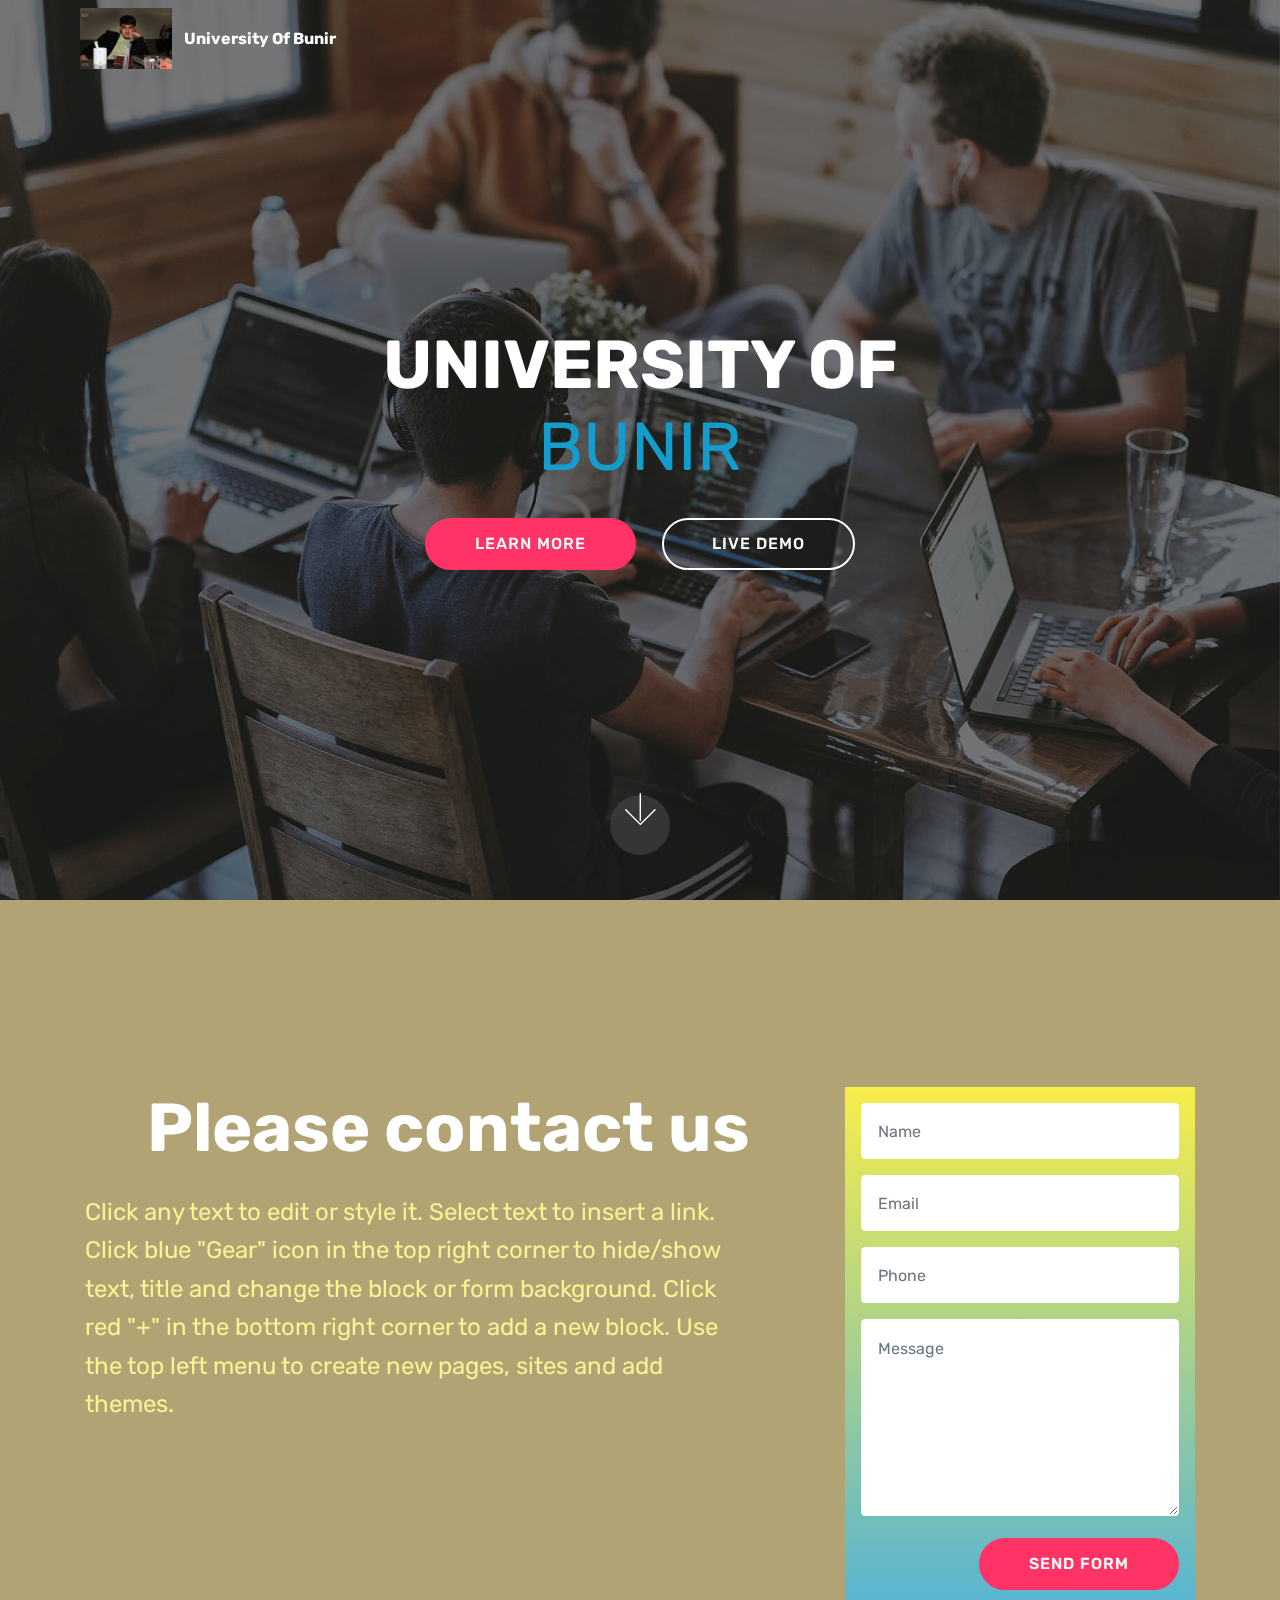
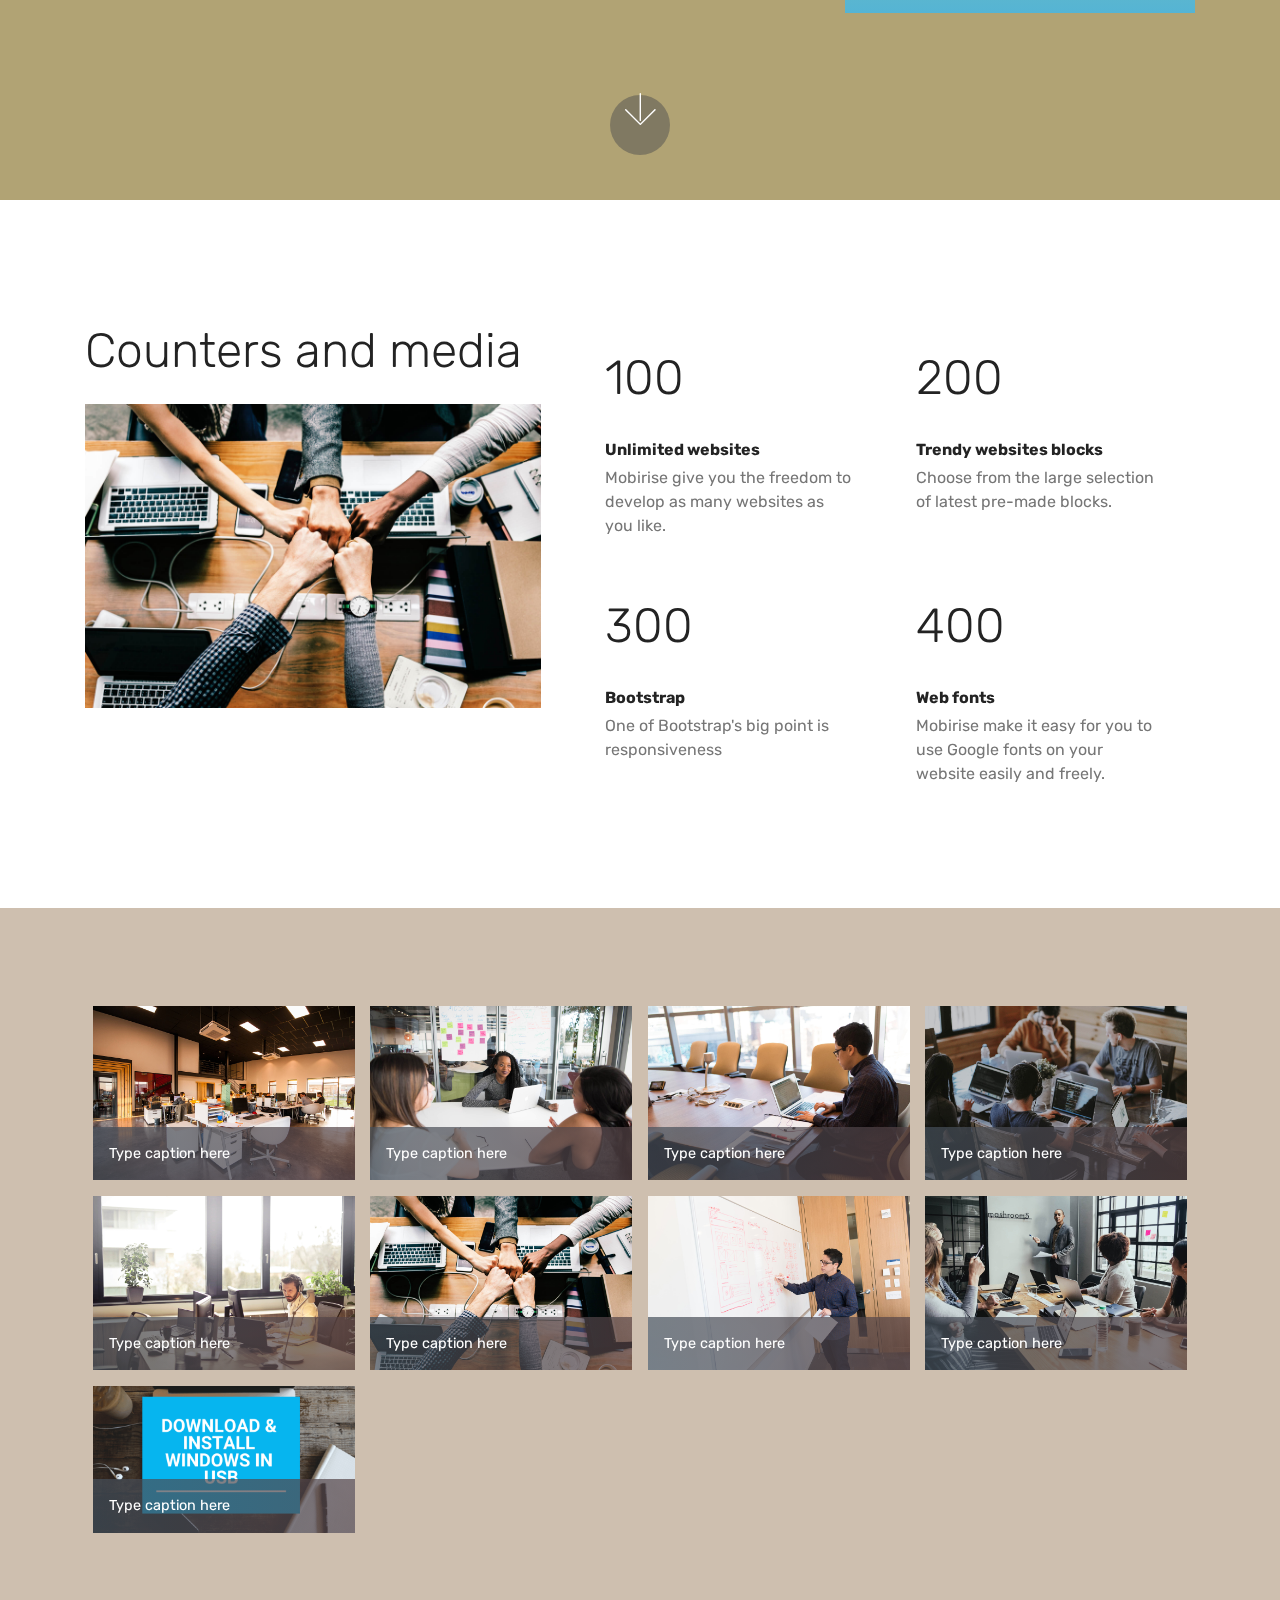
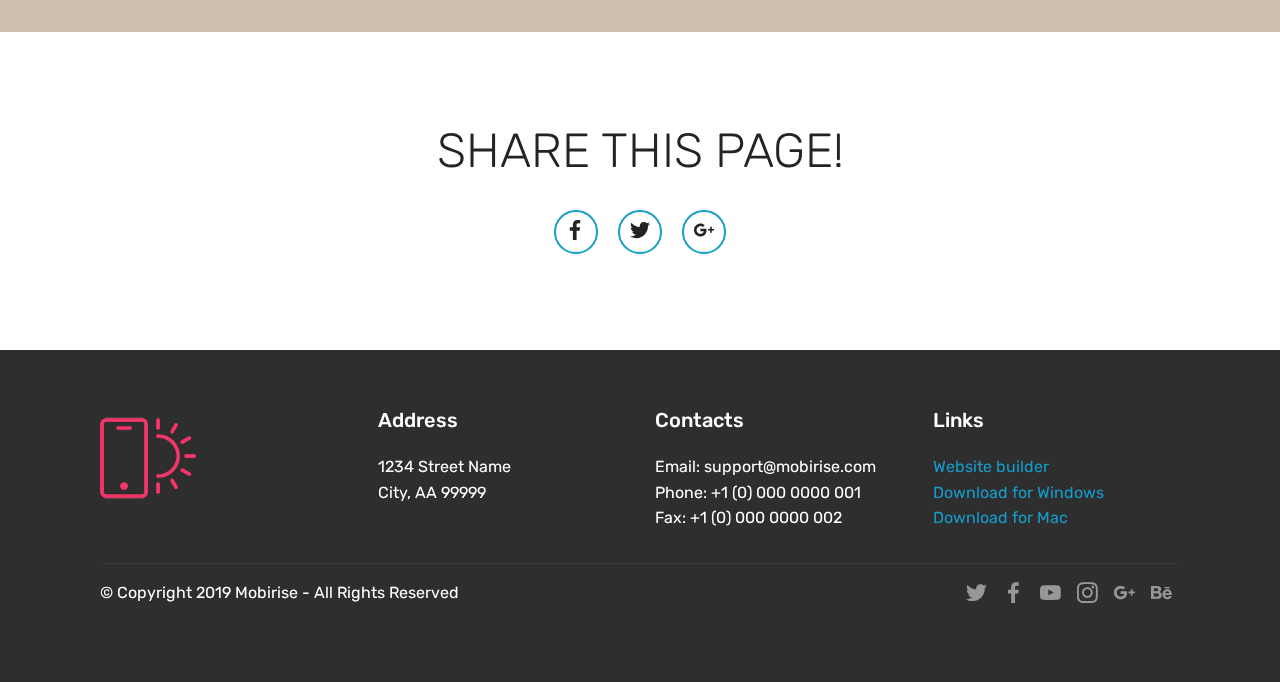
==== commit 19e70b1d: "Update index.html" ====
--- a/index.html
+++ b/index.html
@@ -63,7 +63,7 @@
     <div class="container align-center">
         <div class="row justify-content-md-center">
             <div class="mbr-white col-md-10">
-                <h1 class="mbr-section-title mbr-bold pb-3 mbr-fonts-style display-1">UNIVERSITY OF<br>BUNIR</h1>
+                <h1 class="mbr-section-title mbr-bold pb-3 mbr-fonts-style display-1">UNIVERSITY OF<br><a href="page1.html">BUNIR</a></h1>
                 
                 
                 <div class="mbr-section-btn">
@@ -394,4 +394,4 @@
   
   
 </body>
-</html>+</html>
